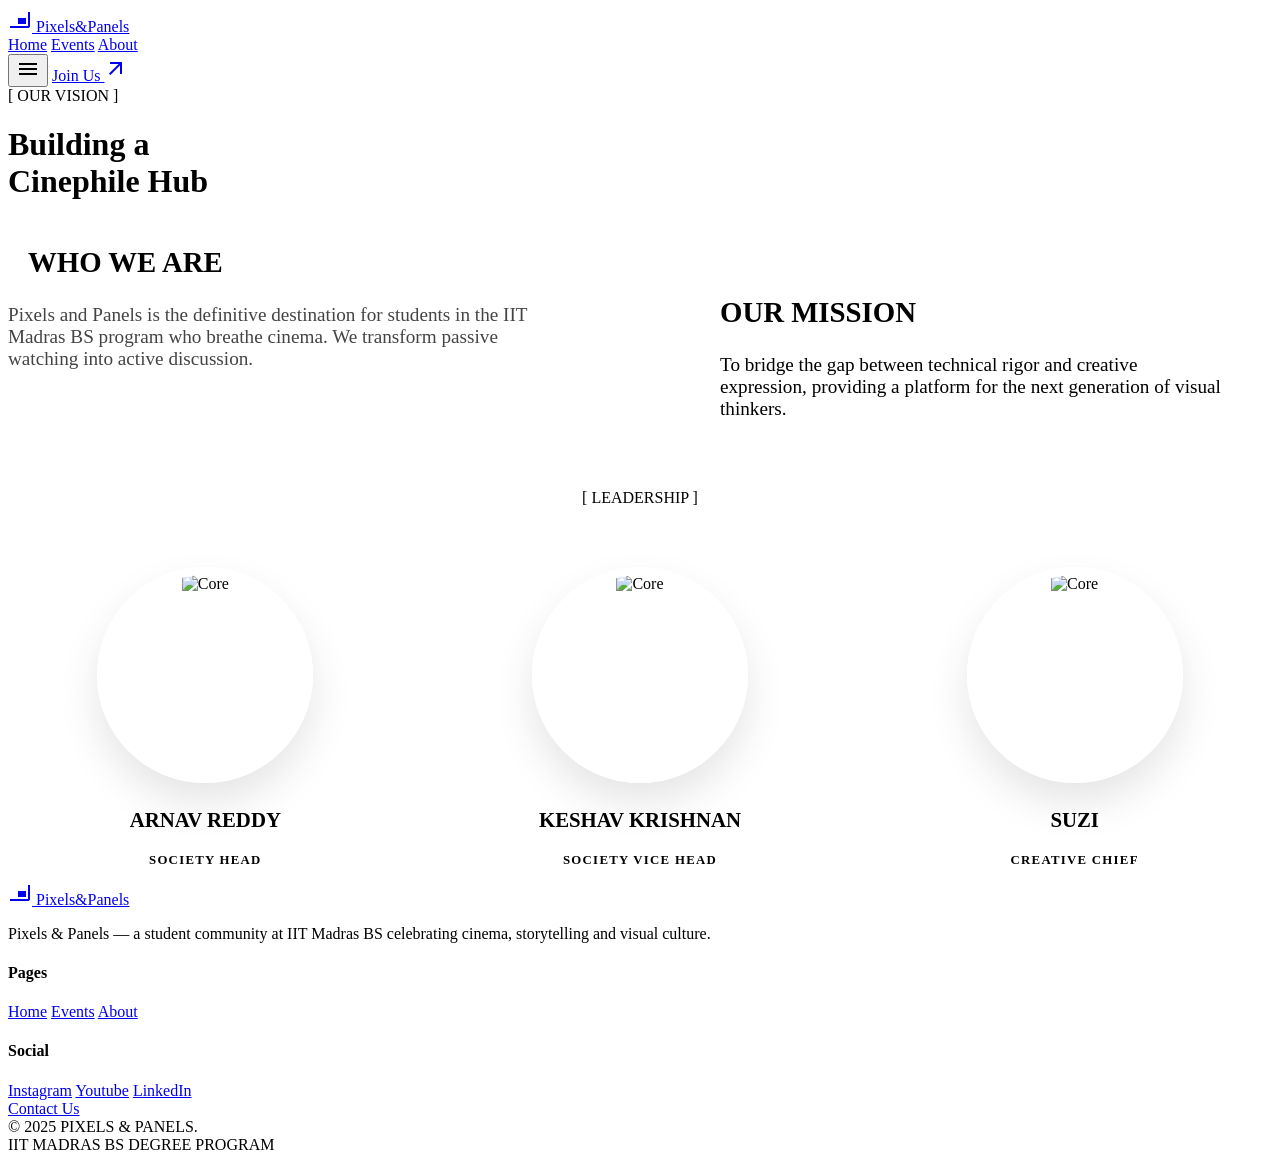
==== about.html @ 71d9c62b "Merge pull request #3 from CodeNaveen-in/main Social links updated" ====
<!DOCTYPE html>
<html lang="en">

<head>
  <meta charset="UTF-8">
  <meta name="viewport" content="width=device-width, initial-scale=1.0">
  <title>About | Pixels & Panels</title>
  <link rel="stylesheet" href="static/style.css">
  <link rel="preconnect" href="https://fonts.googleapis.com">
  <link rel="preconnect" href="https://fonts.gstatic.com" crossorigin>
  <link
    href="https://fonts.googleapis.com/css2?family=Inter:wght@400;600;700;800;900&family=Playfair+Display:ital,wght@0,700;1,400;1,700&display=swap"
    rel="stylesheet">
  <link rel="stylesheet" href="https://fonts.googleapis.com/css2?family=Material+Symbols+Outlined:opsz,wght,FILL,GRAD@20..48,400,0,0&display=swap">
</head>

<body class="light-theme">

  <nav id="navbar">
    <a href="index.html" class="nav-logo">
      <span class="material-symbols-outlined md-28">picture_in_picture_small</span>
      <span>Pixels&Panels</span>
    </a>
    <div class="nav-links">
      <a href="index.html">Home</a>
      <a href="events.html">Events</a>
      <a href="about.html">About</a>
    </div>
    <button class="nav-toggle" aria-label="Toggle menu"><span class="material-symbols-outlined md-28">menu</span></button>
    <a href="https://tr.ee/pxVWWx1ZK_" class="btn-cta">
      Join Us
      <span class="material-symbols-outlined md-18">arrow_outward</span>
    </a>
  </nav>

  <header class="page-header">
    <div class="container">
      <span class="section-label">[ OUR VISION ]</span>
      <h1 class="serif" style="font-weight: 900;">Building a <br><span class="italic">Cinephile Hub</span></h1>
    </div>
  </header>

  <section>
    <div class="container">
      <div style="display: grid; grid-template-columns: repeat(auto-fit, minmax(300px, 1fr)); gap: 60px;">
        <div style="padding-right: 40px;">
          <h2
            style="font-size: 1.8rem; font-weight: 900; margin-bottom: 25px; border-left: 5px solid var(--teal); padding-left: 20px;">
            WHO WE ARE</h2>
          <p style="font-size: 1.2rem; color: #444;">
            Pixels and Panels is the definitive destination for students in the IIT Madras BS program who breathe
            cinema. We transform passive watching into active discussion.
          </p>
        </div>
        <div style="background: var(--teal); padding: 50px; border-radius: 4px;">
          <h2 style="font-size: 1.8rem; font-weight: 900; margin-bottom: 25px; color: black;">OUR MISSION</h2>
          <p style="font-size: 1.2rem; color: black; font-weight: 500;">
            To bridge the gap between technical rigor and creative expression, providing a platform for the next
            generation of visual thinkers.
          </p>
        </div>
      </div>
    </div>
  </section>

  <section style="background: var(--gray-light);">
    <div class="container">
      <div style="text-align: center; margin-bottom: 60px;">
        <span class="section-label">[ LEADERSHIP ]</span>
      </div>
      <div style="display: grid; grid-template-columns: repeat(auto-fit, minmax(250px, 1fr)); gap: 40px;">
        <div style="text-align: center;">
          <div
            style="width: 200px; height: 200px; margin: 0 auto 25px; border-radius: 50%; overflow: hidden; border: 8px solid white; box-shadow: 0 20px 40px rgba(0,0,0,0.1);">
            <img src="static/images/about-1.jpg" alt="Core" style="width: 100%; height: 100%; object-fit: cover;">
          </div>
          <h3 style="font-size: 1.3rem; font-weight: 900;">ARNAV REDDY</h3>
          <p style="color: var(--teal); font-weight: 700; font-size: 0.8rem; letter-spacing: 0.1em;">SOCIETY HEAD</p>
        </div>
        <div style="text-align: center;">
          <div
            style="width: 200px; height: 200px; margin: 0 auto 25px; border-radius: 50%; overflow: hidden; border: 8px solid white; box-shadow: 0 20px 40px rgba(0,0,0,0.1);">
            <img src="static/images/about-2.jpg" alt="Core" style="width: 100%; height: 100%; object-fit: cover;">
          </div>
          <h3 style="font-size: 1.3rem; font-weight: 900;">KESHAV KRISHNAN</h3>
          <p style="color: var(--teal); font-weight: 700; font-size: 0.8rem; letter-spacing: 0.1em;">SOCIETY VICE HEAD</p>
        </div>
        <div style="text-align: center;">
          <div
            style="width: 200px; height: 200px; margin: 0 auto 25px; border-radius: 50%; overflow: hidden; border: 8px solid white; box-shadow: 0 20px 40px rgba(0,0,0,0.1);">
            <img src="static/images/about-3.jpg" alt="Core" style="width: 100%; height: 100%; object-fit: cover;">
          </div>
          <h3 style="font-size: 1.3rem; font-weight: 900;">SUZI</h3>
          <p style="color: var(--teal); font-weight: 700; font-size: 0.8rem; letter-spacing: 0.1em;">CREATIVE CHIEF</p>
        </div>
      </div>
    </div>
  </section>

  <footer class="site-footer">
    <div class="container footer-inner">
      <div class="footer-brand">
        <a href="index.html" class="nav-logo">
          <span class="material-symbols-outlined md-28">picture_in_picture_small</span>
          <span>Pixels&Panels</span>
        </a>
        <p>Pixels & Panels — a student community at IIT Madras BS celebrating cinema, storytelling and visual culture.
        </p>
      </div>

      <div class="footer-links">
        <h4>Pages</h4>
        <a href="index.html">Home</a>
        <a href="events.html">Events</a>
        <a href="about.html">About</a>
      </div>

      <div class="footer-links">
        <h4>Social</h4>
        <a href="https://www.instagram.com/pixelsnpanels.iitm/#">Instagram</a>
        <a href="https://www.youtube.com/@pnp.society">Youtube</a>
        <a href="https://www.linkedin.com/company/pnp-film-anime-art-popculture-society/">LinkedIn</a>
      </div>

      <div class="footer-cta">
        <a href="mailto:pixelsnpanels.society@study.iitm.ac.in" class="btn-cta">Contact Us</a>
      </div>
    </div>

    <div class="container footer-bottom">
      <div>&copy; 2025 PIXELS & PANELS.</div>
      <div>IIT MADRAS BS DEGREE PROGRAM</div>
    </div>
  </footer>

  <script>
    window.addEventListener('scroll', () => {
      const nav = document.getElementById('navbar');
      if (window.scrollY > 50) nav.classList.add('scrolled');
      else nav.classList.remove('scrolled');
    });

    (function(){
      const toggle = document.querySelector('.nav-toggle');
      const links = document.querySelector('.nav-links');
      if (!toggle || !links) return;
      toggle.addEventListener('click', () => links.classList.toggle('open'));
      links.querySelectorAll('a').forEach(a => a.addEventListener('click', () => links.classList.remove('open')));
    })();
  </script>

</body>

</html>
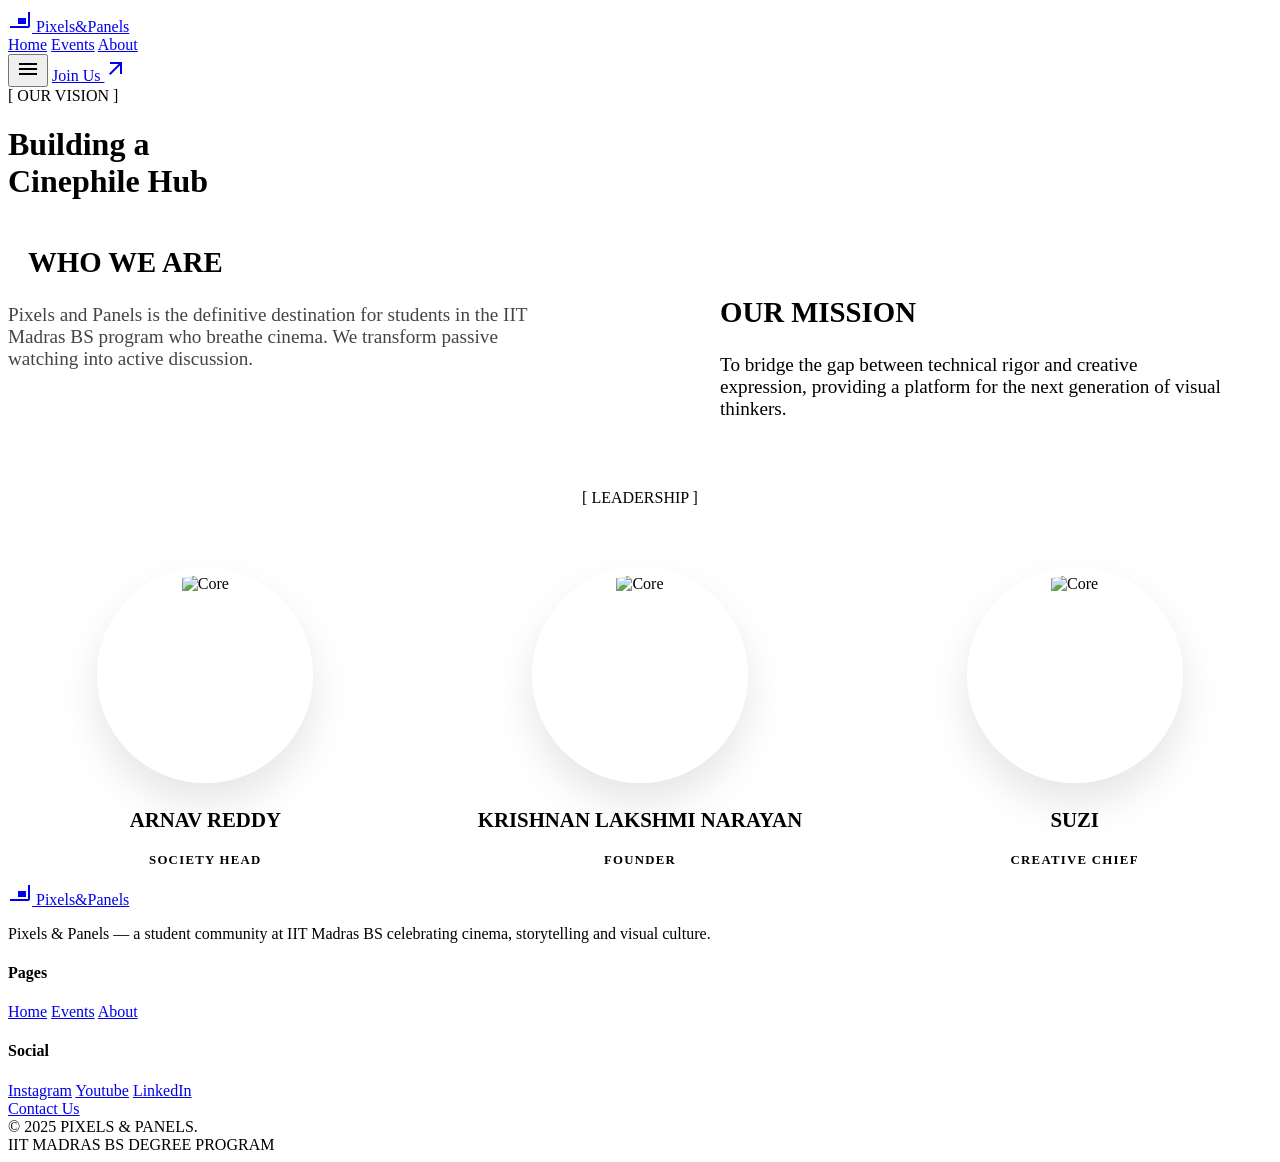
==== commit c3ab86e1: "Update about.html" ====
--- a/about.html
+++ b/about.html
@@ -82,8 +82,8 @@
             style="width: 200px; height: 200px; margin: 0 auto 25px; border-radius: 50%; overflow: hidden; border: 8px solid white; box-shadow: 0 20px 40px rgba(0,0,0,0.1);">
             <img src="static/images/about-2.jpg" alt="Core" style="width: 100%; height: 100%; object-fit: cover;">
           </div>
-          <h3 style="font-size: 1.3rem; font-weight: 900;">KESHAV KRISHNAN</h3>
-          <p style="color: var(--teal); font-weight: 700; font-size: 0.8rem; letter-spacing: 0.1em;">SOCIETY VICE HEAD</p>
+          <h3 style="font-size: 1.3rem; font-weight: 900;">KRISHNAN LAKSHMI NARAYAN</h3>
+          <p style="color: var(--teal); font-weight: 700; font-size: 0.8rem; letter-spacing: 0.1em;">FOUNDER</p>
         </div>
         <div style="text-align: center;">
           <div
@@ -151,4 +151,4 @@
 
 </body>
 
-</html>+</html>
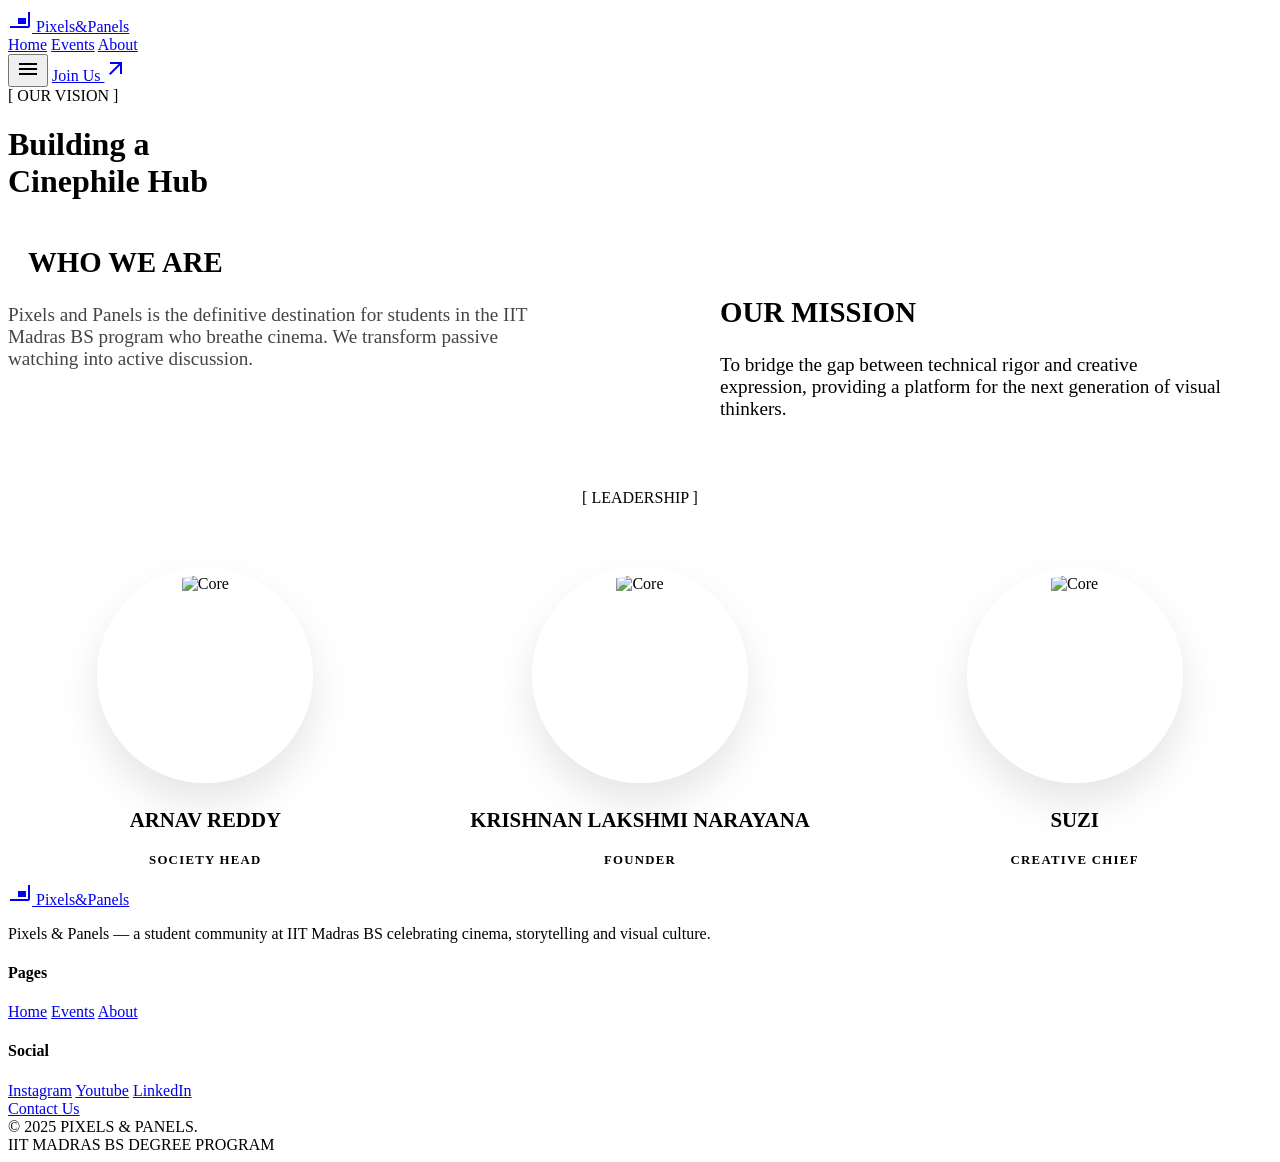
==== commit dbc4e329: "Update about.html" ====
--- a/about.html
+++ b/about.html
@@ -82,7 +82,7 @@
             style="width: 200px; height: 200px; margin: 0 auto 25px; border-radius: 50%; overflow: hidden; border: 8px solid white; box-shadow: 0 20px 40px rgba(0,0,0,0.1);">
             <img src="static/images/about-2.jpg" alt="Core" style="width: 100%; height: 100%; object-fit: cover;">
           </div>
-          <h3 style="font-size: 1.3rem; font-weight: 900;">KRISHNAN LAKSHMI NARAYAN</h3>
+          <h3 style="font-size: 1.3rem; font-weight: 900;">KRISHNAN LAKSHMI NARAYANA</h3>
           <p style="color: var(--teal); font-weight: 700; font-size: 0.8rem; letter-spacing: 0.1em;">FOUNDER</p>
         </div>
         <div style="text-align: center;">
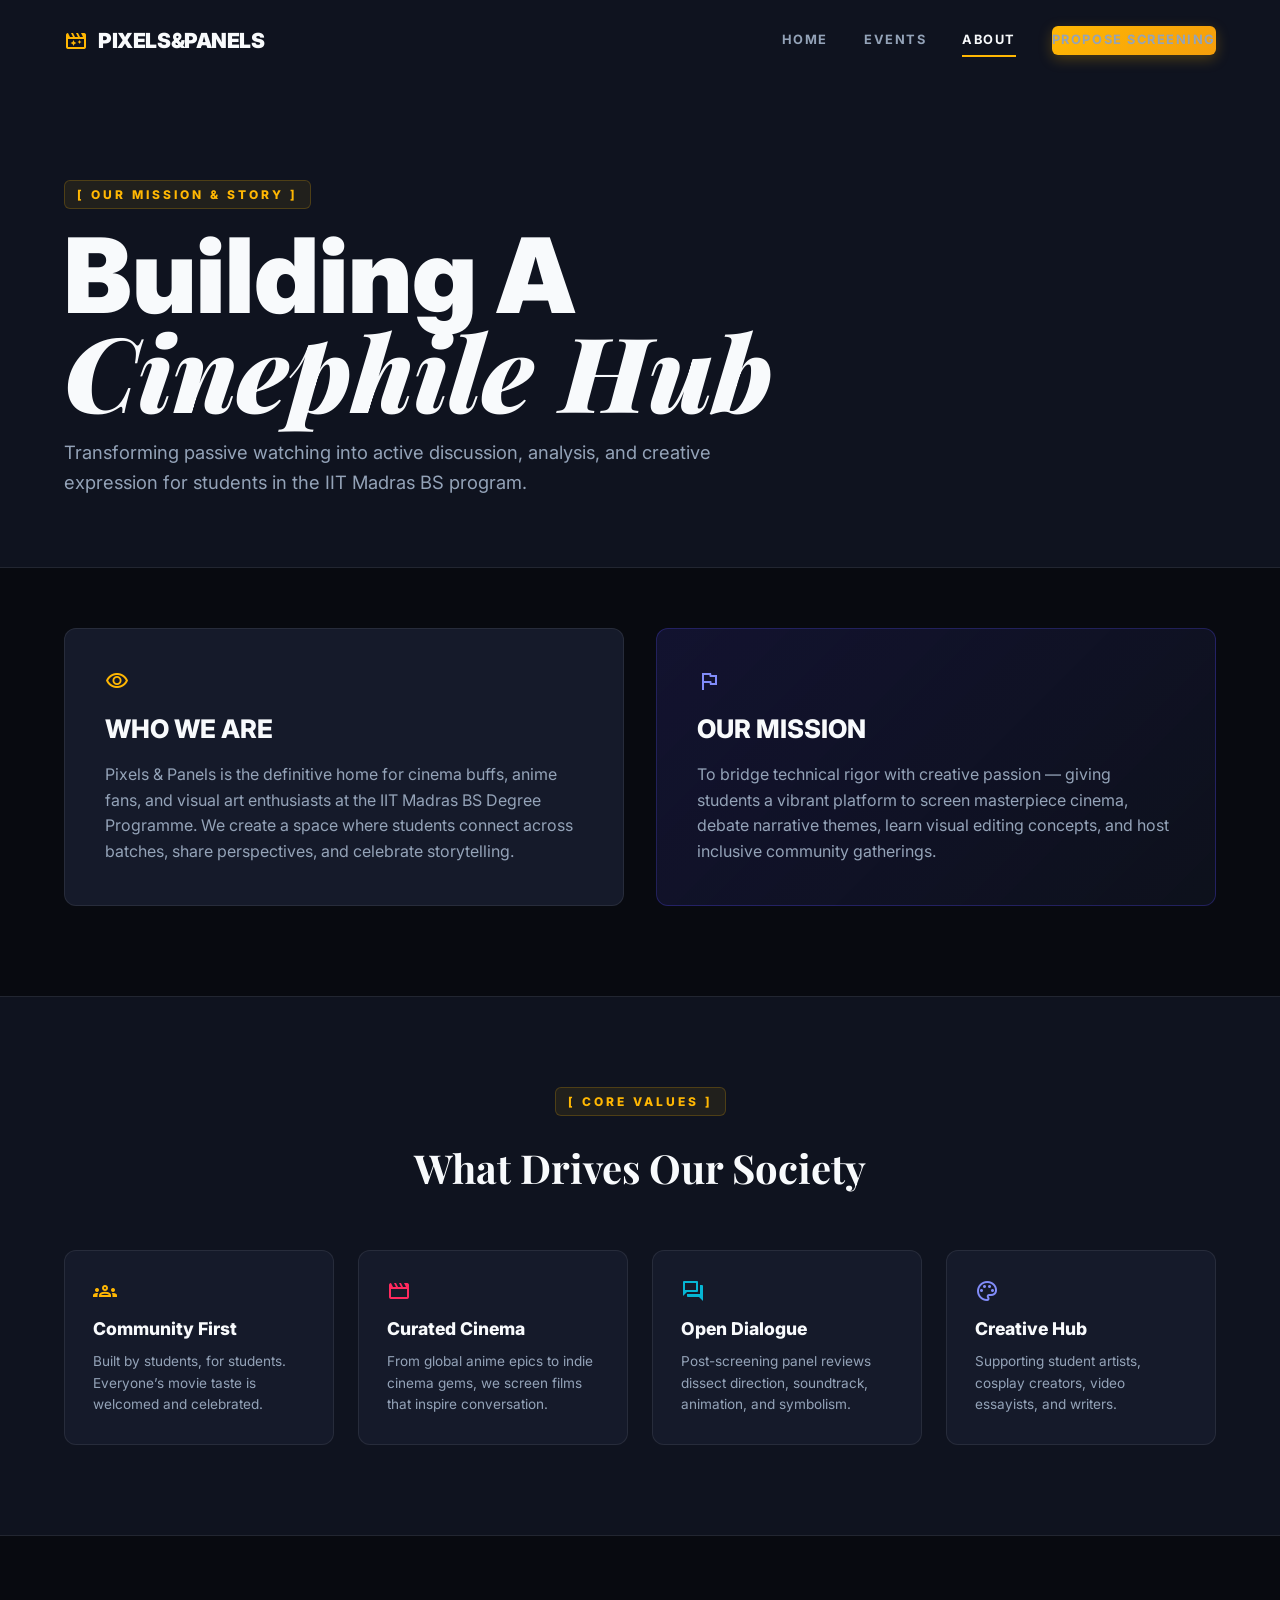
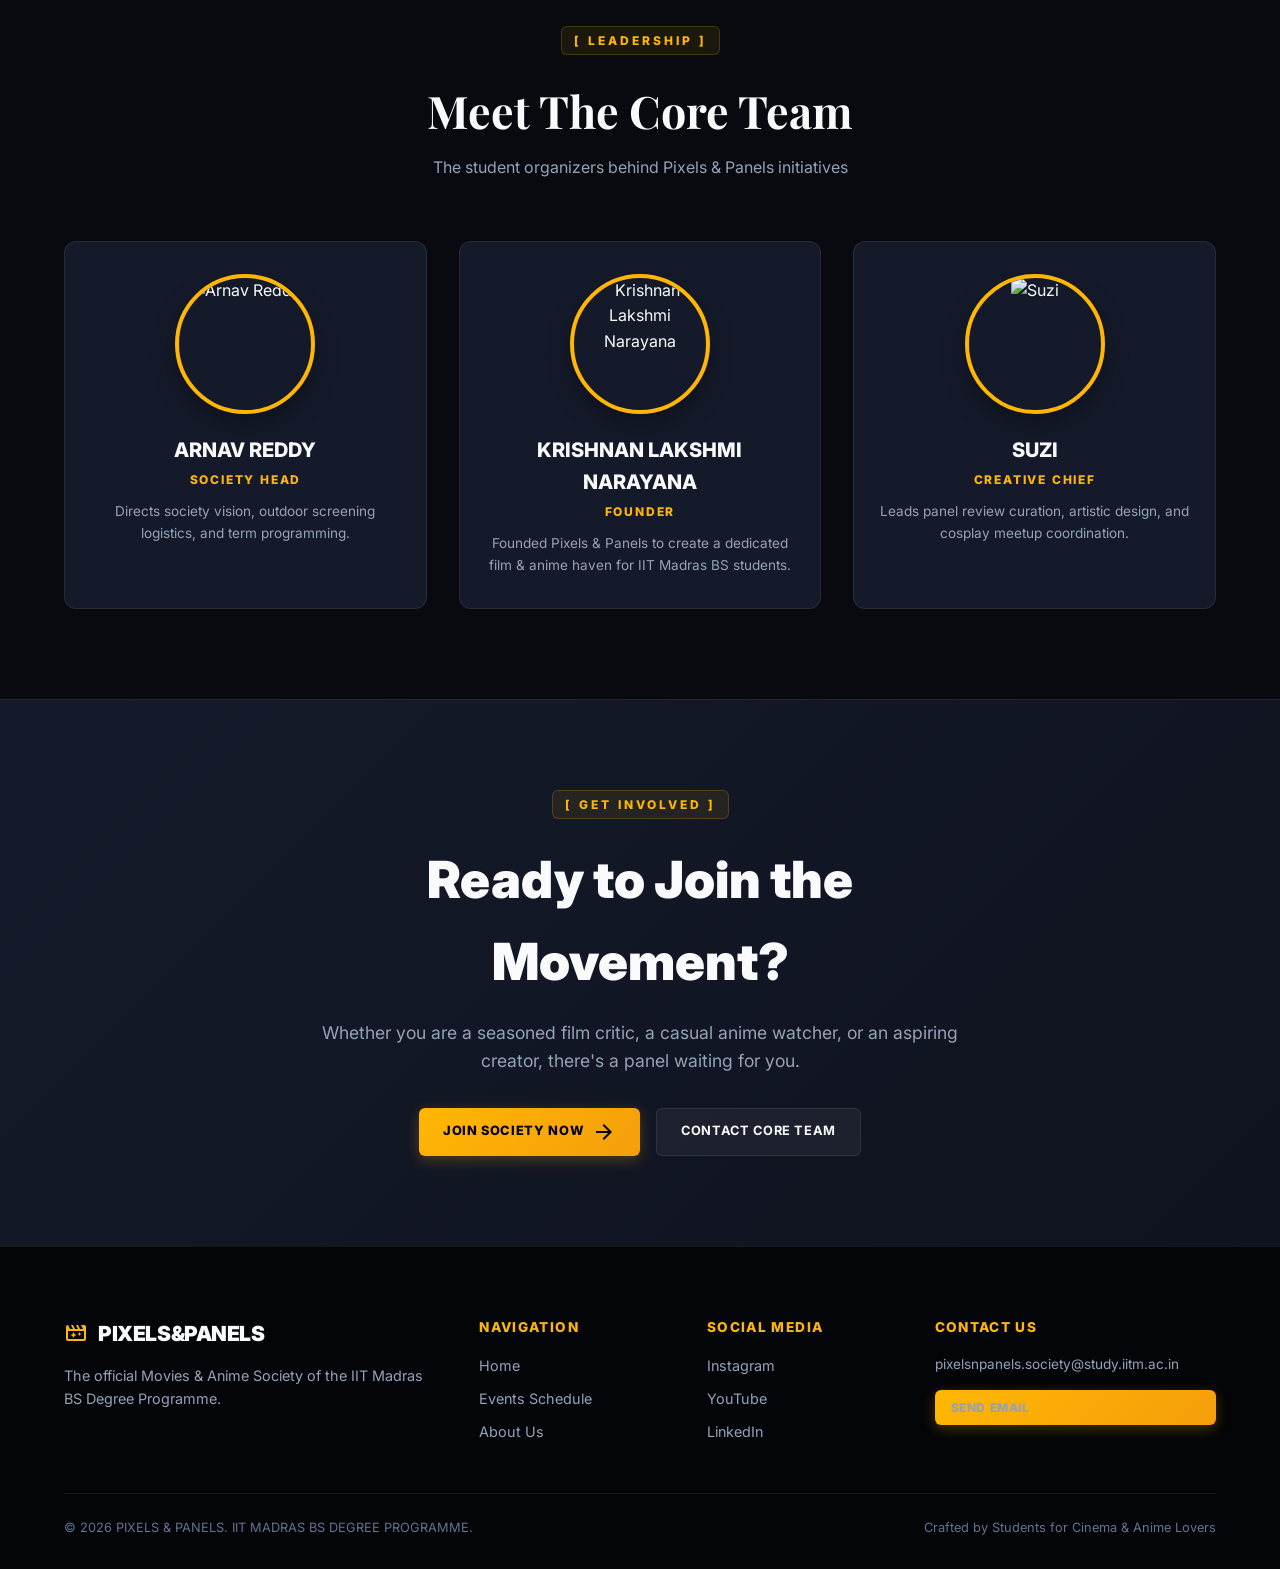
==== commit 58ac367a: "feat: UI/UX redesign with interactive features, lightbox, vibe picker, and unified theme" ====
--- a/about.html
+++ b/about.html
@@ -4,151 +4,249 @@
 <head>
   <meta charset="UTF-8">
   <meta name="viewport" content="width=device-width, initial-scale=1.0">
-  <title>About | Pixels & Panels</title>
+  <title>About Us | Pixels & Panels</title>
+  <meta name="description" content="Learn about Pixels & Panels — the Movies & Anime Society of the IIT Madras BS Degree Programme. Meet our leadership team and mission.">
+  
   <link rel="stylesheet" href="static/style.css">
   <link rel="preconnect" href="https://fonts.googleapis.com">
   <link rel="preconnect" href="https://fonts.gstatic.com" crossorigin>
-  <link
-    href="https://fonts.googleapis.com/css2?family=Inter:wght@400;600;700;800;900&family=Playfair+Display:ital,wght@0,700;1,400;1,700&display=swap"
-    rel="stylesheet">
+  <link href="https://fonts.googleapis.com/css2?family=Inter:wght@400;500;600;700;800;900&family=Playfair+Display:ital,wght@0,700;1,400;1,700&display=swap" rel="stylesheet">
   <link rel="stylesheet" href="https://fonts.googleapis.com/css2?family=Material+Symbols+Outlined:opsz,wght,FILL,GRAD@20..48,400,0,0&display=swap">
 </head>
 
-<body class="light-theme">
-
+<body>
+
+  <!-- Navigation Bar -->
   <nav id="navbar">
     <a href="index.html" class="nav-logo">
-      <span class="material-symbols-outlined md-28">picture_in_picture_small</span>
+      <span class="material-symbols-outlined md-28">movie_filter</span>
       <span>Pixels&Panels</span>
     </a>
+
     <div class="nav-links">
       <a href="index.html">Home</a>
       <a href="events.html">Events</a>
-      <a href="about.html">About</a>
-    </div>
-    <button class="nav-toggle" aria-label="Toggle menu"><span class="material-symbols-outlined md-28">menu</span></button>
-    <a href="https://tr.ee/pxVWWx1ZK_" class="btn-cta">
-      Join Us
-      <span class="material-symbols-outlined md-18">arrow_outward</span>
-    </a>
+      <a href="about.html" class="active">About</a>
+      <a href="#" class="btn-cta trigger-proposal-modal">Propose Screening</a>
+    </div>
+
+    <button class="nav-toggle" aria-label="Toggle navigation menu">
+      <span class="material-symbols-outlined md-28">menu</span>
+    </button>
   </nav>
 
+  <!-- Page Header -->
   <header class="page-header">
     <div class="container">
-      <span class="section-label">[ OUR VISION ]</span>
-      <h1 class="serif" style="font-weight: 900;">Building a <br><span class="italic">Cinephile Hub</span></h1>
+      <span class="section-label">[ OUR MISSION & STORY ]</span>
+      <h1>Building A <br><span class="serif italic">Cinephile Hub</span></h1>
+      <p style="color: var(--text-muted); font-size: 1.15rem; max-width: 680px; margin-top: 16px;">
+        Transforming passive watching into active discussion, analysis, and creative expression for students in the IIT Madras BS program.
+      </p>
     </div>
   </header>
 
+  <!-- Mission & Vision Cards -->
+  <section style="padding-top: 60px;">
+    <div class="container">
+      <div style="display: grid; grid-template-columns: repeat(auto-fit, minmax(320px, 1fr)); gap: 32px;">
+        
+        <div style="background: var(--bg-card); border: 1px solid var(--border-subtle); border-radius: var(--radius-md); padding: 40px;">
+          <span class="material-symbols-outlined md-36" style="color: var(--accent-gold); margin-bottom: 16px;">visibility</span>
+          <h2 style="font-size: 1.6rem; font-weight: 800; margin-bottom: 12px; color: var(--text-main);">WHO WE ARE</h2>
+          <p style="color: var(--text-muted); font-size: 1rem; line-height: 1.6;">
+            Pixels & Panels is the definitive home for cinema buffs, anime fans, and visual art enthusiasts at the IIT Madras BS Degree Programme. We create a space where students connect across batches, share perspectives, and celebrate storytelling.
+          </p>
+        </div>
+
+        <div style="background: linear-gradient(135deg, rgba(79, 70, 229, 0.15) 0%, rgba(15, 19, 31, 0.8) 100%); border: 1px solid rgba(79, 70, 229, 0.3); border-radius: var(--radius-md); padding: 40px;">
+          <span class="material-symbols-outlined md-36" style="color: #818cf8; margin-bottom: 16px;">flag</span>
+          <h2 style="font-size: 1.6rem; font-weight: 800; margin-bottom: 12px; color: var(--text-main);">OUR MISSION</h2>
+          <p style="color: var(--text-muted); font-size: 1rem; line-height: 1.6;">
+            To bridge technical rigor with creative passion — giving students a vibrant platform to screen masterpiece cinema, debate narrative themes, learn visual editing concepts, and host inclusive community gatherings.
+          </p>
+        </div>
+
+      </div>
+    </div>
+  </section>
+
+  <!-- Society Values -->
+  <section style="background: var(--bg-surface); border-top: 1px solid var(--border-subtle); border-bottom: 1px solid var(--border-subtle);">
+    <div class="container">
+      <div style="text-align: center; margin-bottom: 50px;">
+        <span class="section-label">[ CORE VALUES ]</span>
+        <h2 class="serif" style="font-size: 2.5rem;">What Drives Our Society</h2>
+      </div>
+
+      <div style="display: grid; grid-template-columns: repeat(auto-fit, minmax(240px, 1fr)); gap: 24px;">
+        
+        <div style="background: var(--bg-card); padding: 28px; border-radius: var(--radius-md); border: 1px solid var(--border-subtle);">
+          <span class="material-symbols-outlined md-28" style="color: var(--accent-gold); margin-bottom: 12px;">groups</span>
+          <h3 style="font-size: 1.1rem; font-weight: 800; margin-bottom: 8px;">Community First</h3>
+          <p style="color: var(--text-muted); font-size: 0.85rem;">Built by students, for students. Everyone’s movie taste is welcomed and celebrated.</p>
+        </div>
+
+        <div style="background: var(--bg-card); padding: 28px; border-radius: var(--radius-md); border: 1px solid var(--border-subtle);">
+          <span class="material-symbols-outlined md-28" style="color: var(--accent-crimson); margin-bottom: 12px;">movie</span>
+          <h3 style="font-size: 1.1rem; font-weight: 800; margin-bottom: 8px;">Curated Cinema</h3>
+          <p style="color: var(--text-muted); font-size: 0.85rem;">From global anime epics to indie cinema gems, we screen films that inspire conversation.</p>
+        </div>
+
+        <div style="background: var(--bg-card); padding: 28px; border-radius: var(--radius-md); border: 1px solid var(--border-subtle);">
+          <span class="material-symbols-outlined md-28" style="color: var(--accent-teal); margin-bottom: 12px;">forum</span>
+          <h3 style="font-size: 1.1rem; font-weight: 800; margin-bottom: 8px;">Open Dialogue</h3>
+          <p style="color: var(--text-muted); font-size: 0.85rem;">Post-screening panel reviews dissect direction, soundtrack, animation, and symbolism.</p>
+        </div>
+
+        <div style="background: var(--bg-card); padding: 28px; border-radius: var(--radius-md); border: 1px solid var(--border-subtle);">
+          <span class="material-symbols-outlined md-28" style="color: #818cf8; margin-bottom: 12px;">palette</span>
+          <h3 style="font-size: 1.1rem; font-weight: 800; margin-bottom: 8px;">Creative Hub</h3>
+          <p style="color: var(--text-muted); font-size: 0.85rem;">Supporting student artists, cosplay creators, video essayists, and writers.</p>
+        </div>
+
+      </div>
+    </div>
+  </section>
+
+  <!-- Leadership Spotlight Section -->
   <section>
-    <div class="container">
-      <div style="display: grid; grid-template-columns: repeat(auto-fit, minmax(300px, 1fr)); gap: 60px;">
-        <div style="padding-right: 40px;">
-          <h2
-            style="font-size: 1.8rem; font-weight: 900; margin-bottom: 25px; border-left: 5px solid var(--teal); padding-left: 20px;">
-            WHO WE ARE</h2>
-          <p style="font-size: 1.2rem; color: #444;">
-            Pixels and Panels is the definitive destination for students in the IIT Madras BS program who breathe
-            cinema. We transform passive watching into active discussion.
-          </p>
-        </div>
-        <div style="background: var(--teal); padding: 50px; border-radius: 4px;">
-          <h2 style="font-size: 1.8rem; font-weight: 900; margin-bottom: 25px; color: black;">OUR MISSION</h2>
-          <p style="font-size: 1.2rem; color: black; font-weight: 500;">
-            To bridge the gap between technical rigor and creative expression, providing a platform for the next
-            generation of visual thinkers.
-          </p>
-        </div>
-      </div>
-    </div>
-  </section>
-
-  <section style="background: var(--gray-light);">
     <div class="container">
       <div style="text-align: center; margin-bottom: 60px;">
         <span class="section-label">[ LEADERSHIP ]</span>
-      </div>
-      <div style="display: grid; grid-template-columns: repeat(auto-fit, minmax(250px, 1fr)); gap: 40px;">
-        <div style="text-align: center;">
-          <div
-            style="width: 200px; height: 200px; margin: 0 auto 25px; border-radius: 50%; overflow: hidden; border: 8px solid white; box-shadow: 0 20px 40px rgba(0,0,0,0.1);">
-            <img src="static/images/about-1.jpg" alt="Core" style="width: 100%; height: 100%; object-fit: cover;">
-          </div>
-          <h3 style="font-size: 1.3rem; font-weight: 900;">ARNAV REDDY</h3>
-          <p style="color: var(--teal); font-weight: 700; font-size: 0.8rem; letter-spacing: 0.1em;">SOCIETY HEAD</p>
-        </div>
-        <div style="text-align: center;">
-          <div
-            style="width: 200px; height: 200px; margin: 0 auto 25px; border-radius: 50%; overflow: hidden; border: 8px solid white; box-shadow: 0 20px 40px rgba(0,0,0,0.1);">
-            <img src="static/images/about-2.jpg" alt="Core" style="width: 100%; height: 100%; object-fit: cover;">
-          </div>
-          <h3 style="font-size: 1.3rem; font-weight: 900;">KRISHNAN LAKSHMI NARAYANA</h3>
-          <p style="color: var(--teal); font-weight: 700; font-size: 0.8rem; letter-spacing: 0.1em;">FOUNDER</p>
-        </div>
-        <div style="text-align: center;">
-          <div
-            style="width: 200px; height: 200px; margin: 0 auto 25px; border-radius: 50%; overflow: hidden; border: 8px solid white; box-shadow: 0 20px 40px rgba(0,0,0,0.1);">
-            <img src="static/images/about-3.jpg" alt="Core" style="width: 100%; height: 100%; object-fit: cover;">
-          </div>
-          <h3 style="font-size: 1.3rem; font-weight: 900;">SUZI</h3>
-          <p style="color: var(--teal); font-weight: 700; font-size: 0.8rem; letter-spacing: 0.1em;">CREATIVE CHIEF</p>
-        </div>
-      </div>
-    </div>
-  </section>
-
+        <h2 class="serif" style="font-size: 2.8rem;">Meet The Core Team</h2>
+        <p style="color: var(--text-muted); margin-top: 8px;">The student organizers behind Pixels & Panels initiatives</p>
+      </div>
+
+      <div class="team-grid">
+        <div class="team-card">
+          <div class="team-avatar">
+            <img src="static/images/gallery-2.jpg" alt="Arnav Reddy">
+          </div>
+          <h3>ARNAV REDDY</h3>
+          <div class="team-role">Society Head</div>
+          <p style="color: var(--text-muted); font-size: 0.85rem; margin-top: 12px;">Directs society vision, outdoor screening logistics, and term programming.</p>
+        </div>
+
+        <div class="team-card">
+          <div class="team-avatar">
+            <img src="static/images/gallery-3.jpg" alt="Krishnan Lakshmi Narayana">
+          </div>
+          <h3>KRISHNAN LAKSHMI NARAYANA</h3>
+          <div class="team-role">Founder</div>
+          <p style="color: var(--text-muted); font-size: 0.85rem; margin-top: 12px;">Founded Pixels & Panels to create a dedicated film & anime haven for IIT Madras BS students.</p>
+        </div>
+
+        <div class="team-card">
+          <div class="team-avatar">
+            <img src="static/images/gallery-5.jpg" alt="Suzi">
+          </div>
+          <h3>SUZI</h3>
+          <div class="team-role">Creative Chief</div>
+          <p style="color: var(--text-muted); font-size: 0.85rem; margin-top: 12px;">Leads panel review curation, artistic design, and cosplay meetup coordination.</p>
+        </div>
+      </div>
+    </div>
+  </section>
+
+  <!-- Call To Action Banner -->
+  <section style="background: linear-gradient(135deg, var(--bg-card) 0%, var(--bg-surface) 100%); border-top: 1px solid var(--border-subtle);">
+    <div class="container" style="text-align: center; max-width: 800px;">
+      <span class="section-label">[ GET INVOLVED ]</span>
+      <h2 style="font-size: clamp(2rem, 5vw, 3.2rem); font-weight: 900; margin-bottom: 16px;">Ready to Join the Movement?</h2>
+      <p style="color: var(--text-muted); font-size: 1.1rem; margin-bottom: 32px;">
+        Whether you are a seasoned film critic, a casual anime watcher, or an aspiring creator, there's a panel waiting for you.
+      </p>
+      
+      <div style="display: flex; gap: 16px; justify-content: center; flex-wrap: wrap;">
+        <a href="https://tr.ee/pxVWWx1ZK_" target="_blank" rel="noopener" class="btn-cta">
+          Join Society Now
+          <span class="material-symbols-outlined md-18">arrow_forward</span>
+        </a>
+        <a href="mailto:pixelsnpanels.society@study.iitm.ac.in" class="btn-secondary">
+          Contact Core Team
+        </a>
+      </div>
+    </div>
+  </section>
+
+  <!-- Footer -->
   <footer class="site-footer">
-    <div class="container footer-inner">
-      <div class="footer-brand">
-        <a href="index.html" class="nav-logo">
-          <span class="material-symbols-outlined md-28">picture_in_picture_small</span>
-          <span>Pixels&Panels</span>
-        </a>
-        <p>Pixels & Panels — a student community at IIT Madras BS celebrating cinema, storytelling and visual culture.
-        </p>
-      </div>
-
-      <div class="footer-links">
-        <h4>Pages</h4>
-        <a href="index.html">Home</a>
-        <a href="events.html">Events</a>
-        <a href="about.html">About</a>
-      </div>
-
-      <div class="footer-links">
-        <h4>Social</h4>
-        <a href="https://www.instagram.com/pixelsnpanels.iitm/#">Instagram</a>
-        <a href="https://www.youtube.com/@pnp.society">Youtube</a>
-        <a href="https://www.linkedin.com/company/pnp-film-anime-art-popculture-society/">LinkedIn</a>
-      </div>
-
-      <div class="footer-cta">
-        <a href="mailto:pixelsnpanels.society@study.iitm.ac.in" class="btn-cta">Contact Us</a>
-      </div>
-    </div>
-
-    <div class="container footer-bottom">
-      <div>&copy; 2025 PIXELS & PANELS.</div>
-      <div>IIT MADRAS BS DEGREE PROGRAM</div>
+    <div class="container">
+      <div class="footer-inner">
+        <div class="footer-brand">
+          <a href="index.html" class="nav-logo">
+            <span class="material-symbols-outlined md-28">movie_filter</span>
+            <span>Pixels&Panels</span>
+          </a>
+          <p>The official Movies & Anime Society of the IIT Madras BS Degree Programme.</p>
+        </div>
+
+        <div class="footer-links">
+          <h4>Navigation</h4>
+          <a href="index.html">Home</a>
+          <a href="events.html">Events Schedule</a>
+          <a href="about.html">About Us</a>
+        </div>
+
+        <div class="footer-links">
+          <h4>Social Media</h4>
+          <a href="https://www.instagram.com/pixelsnpanels.iitm/#" target="_blank" rel="noopener">Instagram</a>
+          <a href="https://www.youtube.com/@pnp.society" target="_blank" rel="noopener">YouTube</a>
+          <a href="https://www.linkedin.com/company/pnp-film-anime-art-popculture-society/" target="_blank" rel="noopener">LinkedIn</a>
+        </div>
+
+        <div class="footer-links">
+          <h4>Contact Us</h4>
+          <p style="font-size: 0.85rem; color: var(--text-muted);">pixelsnpanels.society@study.iitm.ac.in</p>
+          <div style="margin-top: 14px;">
+            <a href="mailto:pixelsnpanels.society@study.iitm.ac.in" class="btn-cta" style="padding: 8px 16px; font-size: 0.75rem;">Send Email</a>
+          </div>
+        </div>
+      </div>
+
+      <div class="footer-bottom">
+        <div>&copy; 2026 PIXELS & PANELS. IIT MADRAS BS DEGREE PROGRAMME.</div>
+        <div>Crafted by Students for Cinema & Anime Lovers</div>
+      </div>
     </div>
   </footer>
 
-  <script>
-    window.addEventListener('scroll', () => {
-      const nav = document.getElementById('navbar');
-      if (window.scrollY > 50) nav.classList.add('scrolled');
-      else nav.classList.remove('scrolled');
-    });
-
-    (function(){
-      const toggle = document.querySelector('.nav-toggle');
-      const links = document.querySelector('.nav-links');
-      if (!toggle || !links) return;
-      toggle.addEventListener('click', () => links.classList.toggle('open'));
-      links.querySelectorAll('a').forEach(a => a.addEventListener('click', () => links.classList.remove('open')));
-    })();
-  </script>
-
+  <!-- Screening Proposal Modal -->
+  <div id="proposal-modal" class="pnp-modal">
+    <div class="modal-backdrop"></div>
+    <div class="modal-card">
+      <button class="modal-close" aria-label="Close modal">&times;</button>
+      <h3>Propose a Screening 🎬</h3>
+      <p style="color: var(--text-muted); font-size: 0.9rem; margin-bottom: 24px;">Suggest a film, anime, or discussion topic for the next Pixels & Panels meetup.</p>
+
+      <form id="proposal-form">
+        <div class="form-group">
+          <label for="p-title">Movie / Anime Title</label>
+          <input type="text" id="p-title" name="title" placeholder="e.g. Akira, Spirited Away, Oppenheimer" required>
+        </div>
+
+        <div class="form-group">
+          <label for="p-type">Category</label>
+          <select id="p-type" name="category">
+            <option value="Anime Film">Anime Film</option>
+            <option value="Anime Series Screening">Anime Series Screening</option>
+            <option value="Live-Action Feature">Live-Action Feature</option>
+            <option value="Panel Review Topic">Panel Review Topic</option>
+          </select>
+        </div>
+
+        <div class="form-group">
+          <label for="p-reason">Why should we screen this?</label>
+          <textarea id="p-reason" name="reason" rows="3" placeholder="Tell us why the community will love watching or discussing this..." required></textarea>
+        </div>
+
+        <button type="submit" class="btn-cta" style="width: 100%; justify-center;">Submit Suggestion</button>
+      </form>
+    </div>
+  </div>
+
+  <script src="static/js/main.js"></script>
 </body>
 
 </html>
--- a/static/style.css
+++ b/static/style.css
@@ -0,0 +1,1273 @@
+/* ==========================================================================
+   Pixels & Panels - Official IIT Madras BS Movies & Anime Society
+   High-Contrast Cinematic Modern CSS Design System
+   ========================================================================== */
+
+:root {
+  /* Color Palette - Human-Curated Cinematic Dark Theme */
+  --bg-primary: #080a10;
+  --bg-surface: #0f131f;
+  --bg-card: #151a2a;
+  --bg-card-hover: #1c2338;
+  
+  --accent-gold: #ffb703;
+  --accent-crimson: #ff2a5f;
+  --accent-indigo: #4f46e5;
+  --accent-cyan: #00d2ff;
+  --accent-teal: #06b6d4;
+
+  --text-main: #f8fafc;
+  --text-muted: #94a3b8;
+  --text-dim: #64748b;
+
+  --border-subtle: rgba(255, 255, 255, 0.08);
+  --border-glow: rgba(255, 183, 3, 0.3);
+
+  --glass-bg: rgba(15, 19, 31, 0.75);
+  --glass-border: rgba(255, 255, 255, 0.12);
+
+  /* Micro-transitions */
+  --transition-fast: 0.2s cubic-bezier(0.16, 1, 0.3, 1);
+  --transition-normal: 0.35s cubic-bezier(0.16, 1, 0.3, 1);
+  --transition-smooth: 0.6s cubic-bezier(0.16, 1, 0.3, 1);
+
+  --container-pad: max(5%, 20px);
+  --radius-sm: 6px;
+  --radius-md: 12px;
+  --radius-lg: 20px;
+  --radius-full: 9999px;
+}
+
+/* Base Resets */
+*, *::before, *::after {
+  margin: 0;
+  padding: 0;
+  box-sizing: border-box;
+}
+
+html {
+  scroll-behavior: smooth;
+  color-scheme: dark;
+}
+
+body {
+  background-color: var(--bg-primary);
+  color: var(--text-main);
+  font-family: 'Inter', -apple-system, BlinkMacSystemFont, 'Segoe UI', Roboto, sans-serif;
+  line-height: 1.6;
+  overflow-x: hidden;
+  -webkit-font-smoothing: antialiased;
+}
+
+/* Typography Classes */
+.serif {
+  font-family: 'Playfair Display', Georgia, serif;
+}
+
+.italic {
+  font-style: italic;
+}
+
+a {
+  text-decoration: none;
+  color: inherit;
+  transition: color var(--transition-fast);
+}
+
+/* Layout Containers */
+.container {
+  width: 100%;
+  max-width: 1320px;
+  margin: 0 auto;
+  padding: 0 var(--container-pad);
+}
+
+section {
+  padding: 90px 0;
+  position: relative;
+}
+
+.section-label {
+  color: var(--accent-gold);
+  font-size: 0.75rem;
+  letter-spacing: 0.25em;
+  font-weight: 800;
+  margin-bottom: 1.25rem;
+  display: inline-block;
+  text-transform: uppercase;
+  background: rgba(255, 183, 3, 0.08);
+  padding: 4px 12px;
+  border-radius: var(--radius-sm);
+  border: 1px solid rgba(255, 183, 3, 0.2);
+}
+
+/* Material Symbols & Icon Helpers */
+.material-symbols-outlined {
+  font-variation-settings: 'FILL' 0, 'wght' 400, 'GRAD' 0, 'opsz' 24;
+  vertical-align: middle;
+  display: inline-block;
+}
+.md-18 { font-size: 18px; }
+.md-20 { font-size: 20px; }
+.md-24 { font-size: 24px; }
+.md-28 { font-size: 28px; }
+.md-36 { font-size: 36px; }
+
+/* Buttons */
+.btn-cta {
+  background: linear-gradient(135deg, var(--accent-gold) 0%, #f59e0b 100%);
+  color: #000000;
+  padding: 12px 24px;
+  font-size: 0.8rem;
+  font-weight: 800;
+  letter-spacing: 0.05em;
+  text-transform: uppercase;
+  border-radius: var(--radius-sm);
+  display: inline-flex;
+  align-items: center;
+  gap: 8px;
+  border: none;
+  cursor: pointer;
+  box-shadow: 0 4px 14px rgba(255, 183, 3, 0.25);
+  transition: all var(--transition-fast);
+}
+
+.btn-cta:hover {
+  transform: translateY(-2px);
+  box-shadow: 0 6px 20px rgba(255, 183, 3, 0.4);
+}
+
+.btn-secondary {
+  background: rgba(255, 255, 255, 0.05);
+  color: var(--text-main);
+  padding: 12px 24px;
+  font-size: 0.8rem;
+  font-weight: 700;
+  letter-spacing: 0.05em;
+  text-transform: uppercase;
+  border-radius: var(--radius-sm);
+  display: inline-flex;
+  align-items: center;
+  gap: 8px;
+  border: 1px solid var(--border-subtle);
+  cursor: pointer;
+  transition: all var(--transition-fast);
+}
+
+.btn-secondary:hover {
+  background: rgba(255, 255, 255, 0.1);
+  border-color: rgba(255, 255, 255, 0.25);
+  transform: translateY(-2px);
+}
+
+/* ==========================================================================
+   Navbar
+   ========================================================================== */
+nav {
+  position: fixed;
+  top: 0;
+  left: 0;
+  width: 100%;
+  padding: 24px var(--container-pad);
+  display: flex;
+  justify-content: space-between;
+  align-items: center;
+  z-index: 1000;
+  transition: all var(--transition-normal);
+}
+
+nav.scrolled {
+  background: var(--glass-bg);
+  backdrop-filter: blur(16px);
+  -webkit-backdrop-filter: blur(16px);
+  padding: 14px var(--container-pad);
+  border-bottom: 1px solid var(--glass-border);
+  box-shadow: 0 10px 30px rgba(0, 0, 0, 0.5);
+}
+
+.nav-logo {
+  display: flex;
+  align-items: center;
+  gap: 10px;
+  font-weight: 900;
+  letter-spacing: -0.02em;
+  text-transform: uppercase;
+  font-size: 1.3rem;
+  color: var(--text-main);
+}
+
+.nav-logo .material-symbols-outlined {
+  color: var(--accent-gold);
+}
+
+.nav-links {
+  display: flex;
+  gap: 36px;
+  align-items: center;
+}
+
+.nav-links a {
+  font-size: 0.8rem;
+  font-weight: 700;
+  letter-spacing: 0.12em;
+  text-transform: uppercase;
+  color: var(--text-muted);
+  position: relative;
+  padding: 4px 0;
+}
+
+.nav-links a::after {
+  content: '';
+  position: absolute;
+  bottom: -2px;
+  left: 0;
+  width: 0;
+  height: 2px;
+  background: var(--accent-gold);
+  transition: width var(--transition-fast);
+}
+
+.nav-links a:hover,
+.nav-links a.active {
+  color: var(--text-main);
+}
+
+.nav-links a:hover::after,
+.nav-links a.active::after {
+  width: 100%;
+}
+
+.nav-toggle {
+  display: none;
+  background: transparent;
+  border: none;
+  color: var(--text-main);
+  cursor: pointer;
+  padding: 4px;
+}
+
+/* Nav Drawer Overlay */
+.nav-overlay {
+  position: fixed;
+  inset: 0;
+  background: rgba(0, 0, 0, 0.7);
+  backdrop-filter: blur(4px);
+  z-index: 998;
+  opacity: 0;
+  pointer-events: none;
+  transition: opacity var(--transition-fast);
+}
+
+.nav-overlay.active {
+  opacity: 1;
+  pointer-events: auto;
+}
+
+/* ==========================================================================
+   Hero Section
+   ========================================================================== */
+.hero {
+  min-height: 92vh;
+  display: flex;
+  flex-direction: column;
+  justify-content: center;
+  align-items: center;
+  text-align: center;
+  position: relative;
+  overflow: hidden;
+  padding-top: 120px;
+  padding-bottom: 60px;
+}
+
+.hero-bg {
+  position: absolute;
+  inset: 0;
+  z-index: -1;
+}
+
+.hero-bg img {
+  width: 100%;
+  height: 100%;
+  object-fit: cover;
+  filter: brightness(0.28) contrast(1.15);
+  transform: scale(1.03);
+  transition: transform 10s ease-out;
+}
+
+.hero-overlay {
+  position: absolute;
+  inset: 0;
+  background: 
+    radial-gradient(circle at center, rgba(15, 19, 31, 0.4) 0%, var(--bg-primary) 90%),
+    linear-gradient(to bottom, rgba(8, 10, 16, 0.6) 0%, rgba(8, 10, 16, 0.95) 100%);
+}
+
+.hero-content {
+  z-index: 10;
+  max-width: 1000px;
+  padding: 0 var(--container-pad);
+}
+
+.hero-badge {
+  display: inline-flex;
+  align-items: center;
+  gap: 8px;
+  padding: 6px 16px;
+  border-radius: var(--radius-full);
+  background: rgba(255, 183, 3, 0.1);
+  border: 1px solid rgba(255, 183, 3, 0.25);
+  color: var(--accent-gold);
+  font-size: 0.75rem;
+  font-weight: 800;
+  letter-spacing: 0.2em;
+  text-transform: uppercase;
+  margin-bottom: 1.5rem;
+}
+
+.hero h1 {
+  font-size: clamp(3.2rem, 11vw, 9.5rem);
+  font-weight: 900;
+  line-height: 0.9;
+  margin-bottom: 1.5rem;
+  letter-spacing: -0.04em;
+  background: linear-gradient(180deg, #ffffff 0%, #cbd5e1 100%);
+  -webkit-background-clip: text;
+  -webkit-text-fill-color: transparent;
+}
+
+.hero-desc {
+  font-size: clamp(1.05rem, 2.5vw, 1.35rem);
+  color: var(--text-muted);
+  max-width: 680px;
+  margin: 0 auto 2.5rem;
+  font-weight: 400;
+}
+
+.hero-actions {
+  display: flex;
+  justify-content: center;
+  gap: 16px;
+  flex-wrap: wrap;
+}
+
+/* Society Stats Bar */
+.stats-bar {
+  margin-top: 60px;
+  display: grid;
+  grid-template-columns: repeat(4, 1fr);
+  gap: 20px;
+  padding: 24px 32px;
+  background: var(--glass-bg);
+  backdrop-filter: blur(12px);
+  border: 1px solid var(--glass-border);
+  border-radius: var(--radius-md);
+  max-width: 900px;
+  width: 100%;
+}
+
+.stat-item {
+  text-align: center;
+}
+
+.stat-num {
+  font-size: 1.8rem;
+  font-weight: 900;
+  color: var(--accent-gold);
+  line-height: 1.1;
+}
+
+.stat-label {
+  font-size: 0.75rem;
+  color: var(--text-muted);
+  text-transform: uppercase;
+  letter-spacing: 0.1em;
+  font-weight: 600;
+}
+
+/* ==========================================================================
+   Verticlas Section
+   ========================================================================== */
+.verticals {
+  background-color: var(--bg-surface);
+  border-top: 1px solid var(--border-subtle);
+  border-bottom: 1px solid var(--border-subtle);
+}
+
+.verticals-header {
+  margin-bottom: 50px;
+}
+
+.verticals-header h2 {
+  font-size: clamp(2.2rem, 5vw, 3.8rem);
+  line-height: 1.1;
+  font-weight: 900;
+}
+
+.verticals-grid {
+  display: grid;
+  grid-template-columns: repeat(4, 1fr);
+  gap: 24px;
+}
+
+.v-card {
+  background: var(--bg-card);
+  border-radius: var(--radius-md);
+  border: 1px solid var(--border-subtle);
+  overflow: hidden;
+  display: flex;
+  flex-direction: column;
+  transition: all var(--transition-normal);
+  position: relative;
+}
+
+.v-card:hover {
+  transform: translateY(-6px);
+  border-color: var(--glass-border);
+  box-shadow: 0 16px 36px rgba(0, 0, 0, 0.4);
+}
+
+.v-image {
+  aspect-ratio: 4/3;
+  overflow: hidden;
+  position: relative;
+  background-color: #0b0d14;
+}
+
+.v-image img {
+  width: 100%;
+  height: 100%;
+  object-fit: cover;
+  transition: transform var(--transition-smooth);
+}
+
+.v-card:hover .v-image img {
+  transform: scale(1.08);
+}
+
+.v-body {
+  padding: 20px;
+  display: flex;
+  flex-direction: column;
+  flex-grow: 1;
+}
+
+.v-title {
+  display: flex;
+  justify-content: space-between;
+  align-items: center;
+  margin-bottom: 8px;
+}
+
+.v-title h3 {
+  font-size: 1rem;
+  font-weight: 800;
+  letter-spacing: 0.05em;
+  color: var(--text-main);
+}
+
+.v-title .material-symbols-outlined {
+  color: var(--accent-gold);
+  transition: transform var(--transition-fast);
+}
+
+.v-card:hover .v-title .material-symbols-outlined {
+  transform: translate(3px, -3px);
+}
+
+.v-desc {
+  font-size: 0.85rem;
+  color: var(--text-muted);
+  line-height: 1.4;
+}
+
+/* ==========================================================================
+   Cinephile Vibe Picker Section
+   ========================================================================== */
+.vibe-section {
+  background: var(--bg-primary);
+  padding: 100px 0;
+}
+
+.vibe-container {
+  background: var(--bg-surface);
+  border: 1px solid var(--border-subtle);
+  border-radius: var(--radius-lg);
+  padding: 48px;
+  box-shadow: 0 20px 40px rgba(0, 0, 0, 0.3);
+}
+
+.vibe-nav {
+  display: flex;
+  gap: 12px;
+  flex-wrap: wrap;
+  margin-top: 24px;
+  margin-bottom: 36px;
+}
+
+.vibe-btn {
+  background: rgba(255, 255, 255, 0.04);
+  color: var(--text-muted);
+  border: 1px solid var(--border-subtle);
+  padding: 10px 20px;
+  border-radius: var(--radius-full);
+  font-size: 0.85rem;
+  font-weight: 700;
+  cursor: pointer;
+  transition: all var(--transition-fast);
+}
+
+.vibe-btn:hover {
+  background: rgba(255, 255, 255, 0.08);
+  color: var(--text-main);
+}
+
+.vibe-btn.active {
+  background: var(--accent-gold);
+  color: #000;
+  border-color: var(--accent-gold);
+  font-weight: 800;
+  box-shadow: 0 4px 14px rgba(255, 183, 3, 0.2);
+}
+
+.vibe-card {
+  background: var(--bg-card);
+  border-radius: var(--radius-md);
+  padding: 32px;
+  border: 1px solid var(--glass-border);
+  transition: opacity var(--transition-fast);
+}
+
+.vibe-header {
+  display: flex;
+  gap: 12px;
+  align-items: center;
+  margin-bottom: 16px;
+}
+
+.vibe-badge {
+  background: var(--accent-crimson);
+  color: #fff;
+  font-size: 0.7rem;
+  font-weight: 800;
+  padding: 4px 10px;
+  border-radius: var(--radius-sm);
+  text-transform: uppercase;
+}
+
+.vibe-tag {
+  color: var(--text-muted);
+  font-size: 0.8rem;
+  font-weight: 600;
+}
+
+.vibe-card h3 {
+  font-size: 1.8rem;
+  font-weight: 800;
+  margin-bottom: 12px;
+  color: var(--text-main);
+}
+
+.vibe-quote {
+  font-family: 'Playfair Display', serif;
+  font-style: italic;
+  color: var(--accent-gold);
+  font-size: 1.15rem;
+  margin-bottom: 16px;
+  padding-left: 16px;
+  border-left: 3px solid var(--accent-gold);
+}
+
+.vibe-desc {
+  color: var(--text-muted);
+  font-size: 1rem;
+  margin-bottom: 24px;
+}
+
+.vibe-footer {
+  display: flex;
+  justify-content: space-between;
+  align-items: center;
+  flex-wrap: wrap;
+  gap: 16px;
+  padding-top: 20px;
+  border-top: 1px solid var(--border-subtle);
+}
+
+.vibe-rec {
+  color: var(--accent-teal);
+  font-size: 0.85rem;
+  font-weight: 700;
+  display: inline-flex;
+  align-items: center;
+  gap: 6px;
+}
+
+/* ==========================================================================
+   Gallery & Lightbox
+   ========================================================================== */
+.gallery-section {
+  background: var(--bg-surface);
+  border-top: 1px solid var(--border-subtle);
+}
+
+.gallery-grid {
+  display: grid;
+  grid-template-columns: repeat(6, 1fr);
+  grid-auto-flow: dense;
+  gap: 16px;
+}
+
+.gallery-grid img {
+  width: 100%;
+  height: 100%;
+  display: block;
+  object-fit: cover;
+  border-radius: var(--radius-md);
+  border: 1px solid var(--border-subtle);
+  cursor: pointer;
+  transition: all var(--transition-normal);
+}
+
+.gallery-grid img:hover {
+  transform: scale(1.02);
+  border-color: var(--accent-gold);
+  box-shadow: 0 10px 25px rgba(0, 0, 0, 0.5);
+}
+
+.gallery-grid img.g-large { grid-column: span 3; aspect-ratio: 16/9; }
+.gallery-grid img.g-wide  { grid-column: span 4; aspect-ratio: 16/9; }
+.gallery-grid img.g-tall  { grid-column: span 2; aspect-ratio: 9/16; }
+.gallery-grid img.g-small { grid-column: span 2; aspect-ratio: 16/9; }
+
+/* Lightbox Modal */
+.lightbox-modal {
+  position: fixed;
+  inset: 0;
+  z-index: 2000;
+  display: flex;
+  align-items: center;
+  justify-content: center;
+  padding: 20px;
+  opacity: 0;
+  pointer-events: none;
+  transition: opacity var(--transition-fast);
+}
+
+.lightbox-modal.active {
+  opacity: 1;
+  pointer-events: auto;
+}
+
+.lightbox-backdrop {
+  position: absolute;
+  inset: 0;
+  background: rgba(0, 0, 0, 0.9);
+  backdrop-filter: blur(12px);
+}
+
+.lightbox-content {
+  position: relative;
+  z-index: 2001;
+  max-width: 1100px;
+  max-height: 90vh;
+  display: flex;
+  flex-direction: column;
+  align-items: center;
+}
+
+.lightbox-img {
+  max-width: 100%;
+  max-height: 80vh;
+  object-fit: contain;
+  border-radius: var(--radius-md);
+  box-shadow: 0 20px 50px rgba(0, 0, 0, 0.8);
+  border: 1px solid var(--glass-border);
+}
+
+.lightbox-caption {
+  margin-top: 16px;
+  color: var(--text-main);
+  font-size: 0.95rem;
+  font-weight: 600;
+  text-align: center;
+}
+
+.lightbox-close {
+  position: absolute;
+  top: -45px;
+  right: 0;
+  background: rgba(255, 255, 255, 0.1);
+  border: none;
+  color: #fff;
+  font-size: 2rem;
+  width: 40px;
+  height: 40px;
+  border-radius: 50%;
+  cursor: pointer;
+  display: flex;
+  align-items: center;
+  justify-content: center;
+  transition: background var(--transition-fast);
+}
+
+.lightbox-close:hover {
+  background: var(--accent-crimson);
+}
+
+/* ==========================================================================
+   Events & Calendar Sections
+   ========================================================================== */
+.split-section {
+  display: flex;
+  min-height: 85vh;
+}
+
+.split-left {
+  flex: 1;
+  background: linear-gradient(135deg, var(--accent-gold) 0%, #d97706 100%);
+  color: #000;
+  padding: 80px var(--container-pad);
+  display: flex;
+  flex-direction: column;
+  justify-content: center;
+}
+
+.split-left .section-label {
+  background: rgba(0, 0, 0, 0.1);
+  color: #000;
+  border-color: rgba(0, 0, 0, 0.2);
+}
+
+.split-left h2 {
+  font-size: clamp(2.8rem, 7vw, 5.5rem);
+  line-height: 0.95;
+  font-weight: 900;
+  color: #000;
+}
+
+.split-left p {
+  color: #1a1a1a;
+  font-size: 1.15rem;
+  margin-top: 1.5rem;
+  font-weight: 500;
+  max-width: 440px;
+}
+
+.split-right {
+  flex: 1.2;
+  background-color: var(--bg-primary);
+  padding: 80px var(--container-pad);
+  display: flex;
+  flex-direction: column;
+  justify-content: center;
+}
+
+.event-list {
+  display: flex;
+  flex-direction: column;
+  gap: 28px;
+}
+
+.event-card-item {
+  display: flex;
+  gap: 28px;
+  padding: 24px;
+  background: var(--bg-card);
+  border: 1px solid var(--border-subtle);
+  border-radius: var(--radius-md);
+  transition: all var(--transition-fast);
+}
+
+.event-card-item:hover {
+  border-color: var(--glass-border);
+  transform: translateX(6px);
+}
+
+.e-date {
+  min-width: 90px;
+  text-align: center;
+  padding: 12px;
+  background: rgba(255, 255, 255, 0.04);
+  border-radius: var(--radius-sm);
+  display: flex;
+  flex-direction: column;
+  justify-content: center;
+}
+
+.e-date h2 {
+  font-size: 1.6rem;
+  font-weight: 900;
+  line-height: 1;
+  color: var(--accent-gold);
+}
+
+.e-date span {
+  font-size: 0.7rem;
+  color: var(--text-muted);
+  font-weight: 700;
+  text-transform: uppercase;
+  margin-top: 4px;
+}
+
+.e-info h4 {
+  font-size: 1.25rem;
+  font-weight: 800;
+  margin-bottom: 6px;
+  color: var(--text-main);
+}
+
+.e-info p {
+  color: var(--text-muted);
+  font-size: 0.9rem;
+  margin-bottom: 12px;
+}
+
+.e-meta {
+  display: flex;
+  align-items: center;
+  gap: 12px;
+  flex-wrap: wrap;
+}
+
+.e-tag {
+  background: rgba(79, 70, 229, 0.2);
+  color: #818cf8;
+  border: 1px solid rgba(79, 70, 229, 0.4);
+  padding: 4px 10px;
+  font-size: 0.7rem;
+  font-weight: 800;
+  letter-spacing: 0.08em;
+  border-radius: var(--radius-sm);
+}
+
+.btn-rsvp {
+  background: transparent;
+  color: var(--accent-gold);
+  border: none;
+  font-size: 0.8rem;
+  font-weight: 800;
+  cursor: pointer;
+  display: inline-flex;
+  align-items: center;
+  gap: 4px;
+  padding: 0;
+}
+
+.btn-rsvp:hover {
+  text-decoration: underline;
+}
+
+/* Event Filter Controls */
+.event-filter-bar {
+  display: flex;
+  justify-content: space-between;
+  align-items: center;
+  flex-wrap: wrap;
+  gap: 20px;
+  margin-bottom: 40px;
+}
+
+.event-pills {
+  display: flex;
+  gap: 10px;
+  flex-wrap: wrap;
+}
+
+.event-filter-pill {
+  background: var(--bg-card);
+  color: var(--text-muted);
+  border: 1px solid var(--border-subtle);
+  padding: 8px 18px;
+  border-radius: var(--radius-full);
+  font-size: 0.8rem;
+  font-weight: 700;
+  cursor: pointer;
+  transition: all var(--transition-fast);
+}
+
+.event-filter-pill.active,
+.event-filter-pill:hover {
+  background: var(--accent-gold);
+  color: #000;
+  border-color: var(--accent-gold);
+  font-weight: 800;
+}
+
+.event-search-wrapper {
+  position: relative;
+  min-width: 260px;
+}
+
+.event-search-wrapper input {
+  width: 100%;
+  background: var(--bg-card);
+  border: 1px solid var(--border-subtle);
+  border-radius: var(--radius-full);
+  padding: 10px 16px 10px 42px;
+  color: var(--text-main);
+  font-size: 0.85rem;
+  outline: none;
+  transition: border var(--transition-fast);
+}
+
+.event-search-wrapper input:focus {
+  border-color: var(--accent-gold);
+}
+
+.event-search-wrapper .material-symbols-outlined {
+  position: absolute;
+  left: 14px;
+  top: 50%;
+  transform: translateY(-50%);
+  color: var(--text-muted);
+}
+
+/* ==========================================================================
+   FAQ Section
+   ========================================================================== */
+.faq {
+  background: var(--bg-surface);
+  border-top: 1px solid var(--border-subtle);
+}
+
+.faq details {
+  background: var(--bg-card);
+  border: 1px solid var(--border-subtle);
+  border-radius: var(--radius-md);
+  padding: 20px 24px;
+  margin-bottom: 14px;
+  transition: border var(--transition-fast);
+}
+
+.faq details[open] {
+  border-color: var(--glass-border);
+  background: var(--bg-card-hover);
+}
+
+.faq summary {
+  font-weight: 800;
+  cursor: pointer;
+  list-style: none;
+  display: flex;
+  align-items: center;
+  justify-content: space-between;
+  gap: 16px;
+  font-size: 1.05rem;
+}
+
+.faq summary::-webkit-details-marker { display: none; }
+
+.faq p {
+  margin-top: 14px;
+  color: var(--text-muted);
+  font-size: 0.95rem;
+  line-height: 1.6;
+}
+
+.faq .arrow-icon {
+  transition: transform var(--transition-fast);
+  color: var(--accent-gold);
+}
+
+.faq details[open] .arrow-icon {
+  transform: rotate(180deg);
+}
+
+/* ==========================================================================
+   About Page & Team Cards
+   ========================================================================== */
+.page-header {
+  padding: 180px 0 70px;
+  background: var(--bg-surface);
+  border-bottom: 1px solid var(--border-subtle);
+  position: relative;
+}
+
+.page-header h1 {
+  font-size: clamp(3rem, 9vw, 6.5rem);
+  font-weight: 900;
+  line-height: 0.9;
+}
+
+.team-grid {
+  display: grid;
+  grid-template-columns: repeat(auto-fit, minmax(260px, 1fr));
+  gap: 32px;
+}
+
+.team-card {
+  background: var(--bg-card);
+  border: 1px solid var(--border-subtle);
+  border-radius: var(--radius-md);
+  padding: 32px 24px;
+  text-align: center;
+  transition: all var(--transition-fast);
+}
+
+.team-card:hover {
+  transform: translateY(-6px);
+  border-color: var(--glass-border);
+  box-shadow: 0 16px 36px rgba(0, 0, 0, 0.4);
+}
+
+.team-avatar {
+  width: 140px;
+  height: 140px;
+  margin: 0 auto 20px;
+  border-radius: 50%;
+  overflow: hidden;
+  border: 4px solid var(--accent-gold);
+  box-shadow: 0 10px 25px rgba(0,0,0,0.3);
+}
+
+.team-avatar img {
+  width: 100%;
+  height: 100%;
+  object-fit: cover;
+}
+
+.team-card h3 {
+  font-size: 1.25rem;
+  font-weight: 800;
+  margin-bottom: 4px;
+}
+
+.team-role {
+  color: var(--accent-gold);
+  font-size: 0.75rem;
+  font-weight: 800;
+  letter-spacing: 0.15em;
+  text-transform: uppercase;
+}
+
+/* ==========================================================================
+   Modals & Toast Notifications
+   ========================================================================== */
+.pnp-modal {
+  position: fixed;
+  inset: 0;
+  z-index: 2000;
+  display: flex;
+  align-items: center;
+  justify-content: center;
+  padding: 20px;
+  opacity: 0;
+  pointer-events: none;
+  transition: opacity var(--transition-fast);
+}
+
+.pnp-modal.active {
+  opacity: 1;
+  pointer-events: auto;
+}
+
+.modal-backdrop {
+  position: absolute;
+  inset: 0;
+  background: rgba(0, 0, 0, 0.8);
+  backdrop-filter: blur(8px);
+}
+
+.modal-card {
+  position: relative;
+  z-index: 2001;
+  background: var(--bg-surface);
+  border: 1px solid var(--glass-border);
+  border-radius: var(--radius-lg);
+  padding: 40px;
+  max-width: 540px;
+  width: 100%;
+  box-shadow: 0 25px 60px rgba(0, 0, 0, 0.7);
+}
+
+.modal-close {
+  position: absolute;
+  top: 20px;
+  right: 20px;
+  background: transparent;
+  border: none;
+  color: var(--text-muted);
+  font-size: 1.5rem;
+  cursor: pointer;
+}
+
+.modal-close:hover { color: var(--text-main); }
+
+.modal-card h3 {
+  font-size: 1.6rem;
+  font-weight: 800;
+  margin-bottom: 8px;
+}
+
+.form-group {
+  margin-bottom: 20px;
+}
+
+.form-group label {
+  display: block;
+  font-size: 0.8rem;
+  font-weight: 700;
+  color: var(--text-muted);
+  text-transform: uppercase;
+  margin-bottom: 8px;
+}
+
+.form-group input,
+.form-group select,
+.form-group textarea {
+  width: 100%;
+  background: var(--bg-card);
+  border: 1px solid var(--border-subtle);
+  border-radius: var(--radius-sm);
+  padding: 12px 16px;
+  color: var(--text-main);
+  font-family: inherit;
+  font-size: 0.95rem;
+  outline: none;
+}
+
+.form-group input:focus,
+.form-group select:focus,
+.form-group textarea:focus {
+  border-color: var(--accent-gold);
+}
+
+/* Toast Notifications */
+.toast-container {
+  position: fixed;
+  bottom: 30px;
+  right: 30px;
+  z-index: 3000;
+  display: flex;
+  flex-direction: column;
+  gap: 10px;
+}
+
+.pnp-toast {
+  background: var(--bg-card);
+  border: 1px solid var(--accent-gold);
+  color: var(--text-main);
+  padding: 14px 22px;
+  border-radius: var(--radius-md);
+  font-size: 0.9rem;
+  font-weight: 600;
+  display: flex;
+  align-items: center;
+  gap: 12px;
+  box-shadow: 0 10px 30px rgba(0, 0, 0, 0.5);
+  transform: translateY(20px);
+  opacity: 0;
+  transition: all var(--transition-fast);
+}
+
+.pnp-toast.show {
+  transform: translateY(0);
+  opacity: 1;
+}
+
+.pnp-toast .material-symbols-outlined {
+  color: var(--accent-gold);
+}
+
+/* ==========================================================================
+   Footer
+   ========================================================================== */
+.site-footer {
+  padding: 70px 0 30px;
+  background: #040508;
+  color: var(--text-main);
+  border-top: 1px solid var(--border-subtle);
+}
+
+.footer-inner {
+  display: grid;
+  grid-template-columns: 2fr 1fr 1fr 1.5fr;
+  gap: 40px;
+  margin-bottom: 40px;
+}
+
+.footer-brand p {
+  color: var(--text-muted);
+  font-size: 0.9rem;
+  margin-top: 14px;
+}
+
+.footer-links h4 {
+  color: var(--accent-gold);
+  font-size: 0.85rem;
+  text-transform: uppercase;
+  letter-spacing: 0.1em;
+  margin-bottom: 16px;
+  font-weight: 800;
+}
+
+.footer-links a {
+  display: block;
+  color: var(--text-muted);
+  margin-bottom: 10px;
+  font-size: 0.9rem;
+}
+
+.footer-links a:hover {
+  color: var(--accent-gold);
+}
+
+.footer-bottom {
+  display: flex;
+  justify-content: space-between;
+  align-items: center;
+  font-size: 0.8rem;
+  color: var(--text-dim);
+  padding-top: 24px;
+  border-top: 1px solid var(--border-subtle);
+}
+
+/* ==========================================================================
+   Responsive Breakpoints
+   ========================================================================== */
+@media (max-width: 1024px) {
+  .verticals-grid { grid-template-columns: repeat(2, 1fr); }
+  .footer-inner { grid-template-columns: 1fr 1fr; }
+  .stats-bar { grid-template-columns: repeat(2, 1fr); gap: 24px; }
+}
+
+@media (max-width: 768px) {
+  .nav-links {
+    position: fixed;
+    top: 0;
+    right: -100%;
+    width: 280px;
+    height: 100vh;
+    background: var(--bg-surface);
+    flex-direction: column;
+    padding: 100px 30px 40px;
+    gap: 24px;
+    align-items: flex-start;
+    transition: right var(--transition-normal);
+    z-index: 999;
+    border-left: 1px solid var(--glass-border);
+  }
+
+  .nav-links.open {
+    right: 0;
+  }
+
+  .nav-toggle { display: block; }
+  
+  .hero-actions { flex-direction: column; width: 100%; }
+  .hero-actions .btn-cta, .hero-actions .btn-secondary { width: 100%; justify-content: center; }
+
+  .split-section { flex-direction: column; }
+  .split-left, .split-right { padding: 60px var(--container-pad); }
+
+  .verticals-grid { grid-template-columns: 1fr; }
+  .gallery-grid { grid-template-columns: repeat(2, 1fr); }
+  
+  .footer-inner { grid-template-columns: 1fr; gap: 30px; }
+  .footer-bottom { flex-direction: column; gap: 12px; text-align: center; }
+  
+  .event-card-item { flex-direction: column; gap: 16px; }
+  .e-date { width: 100%; flex-direction: row; gap: 12px; align-items: center; justify-content: flex-start; }
+
+  .vibe-container { padding: 24px; }
+}
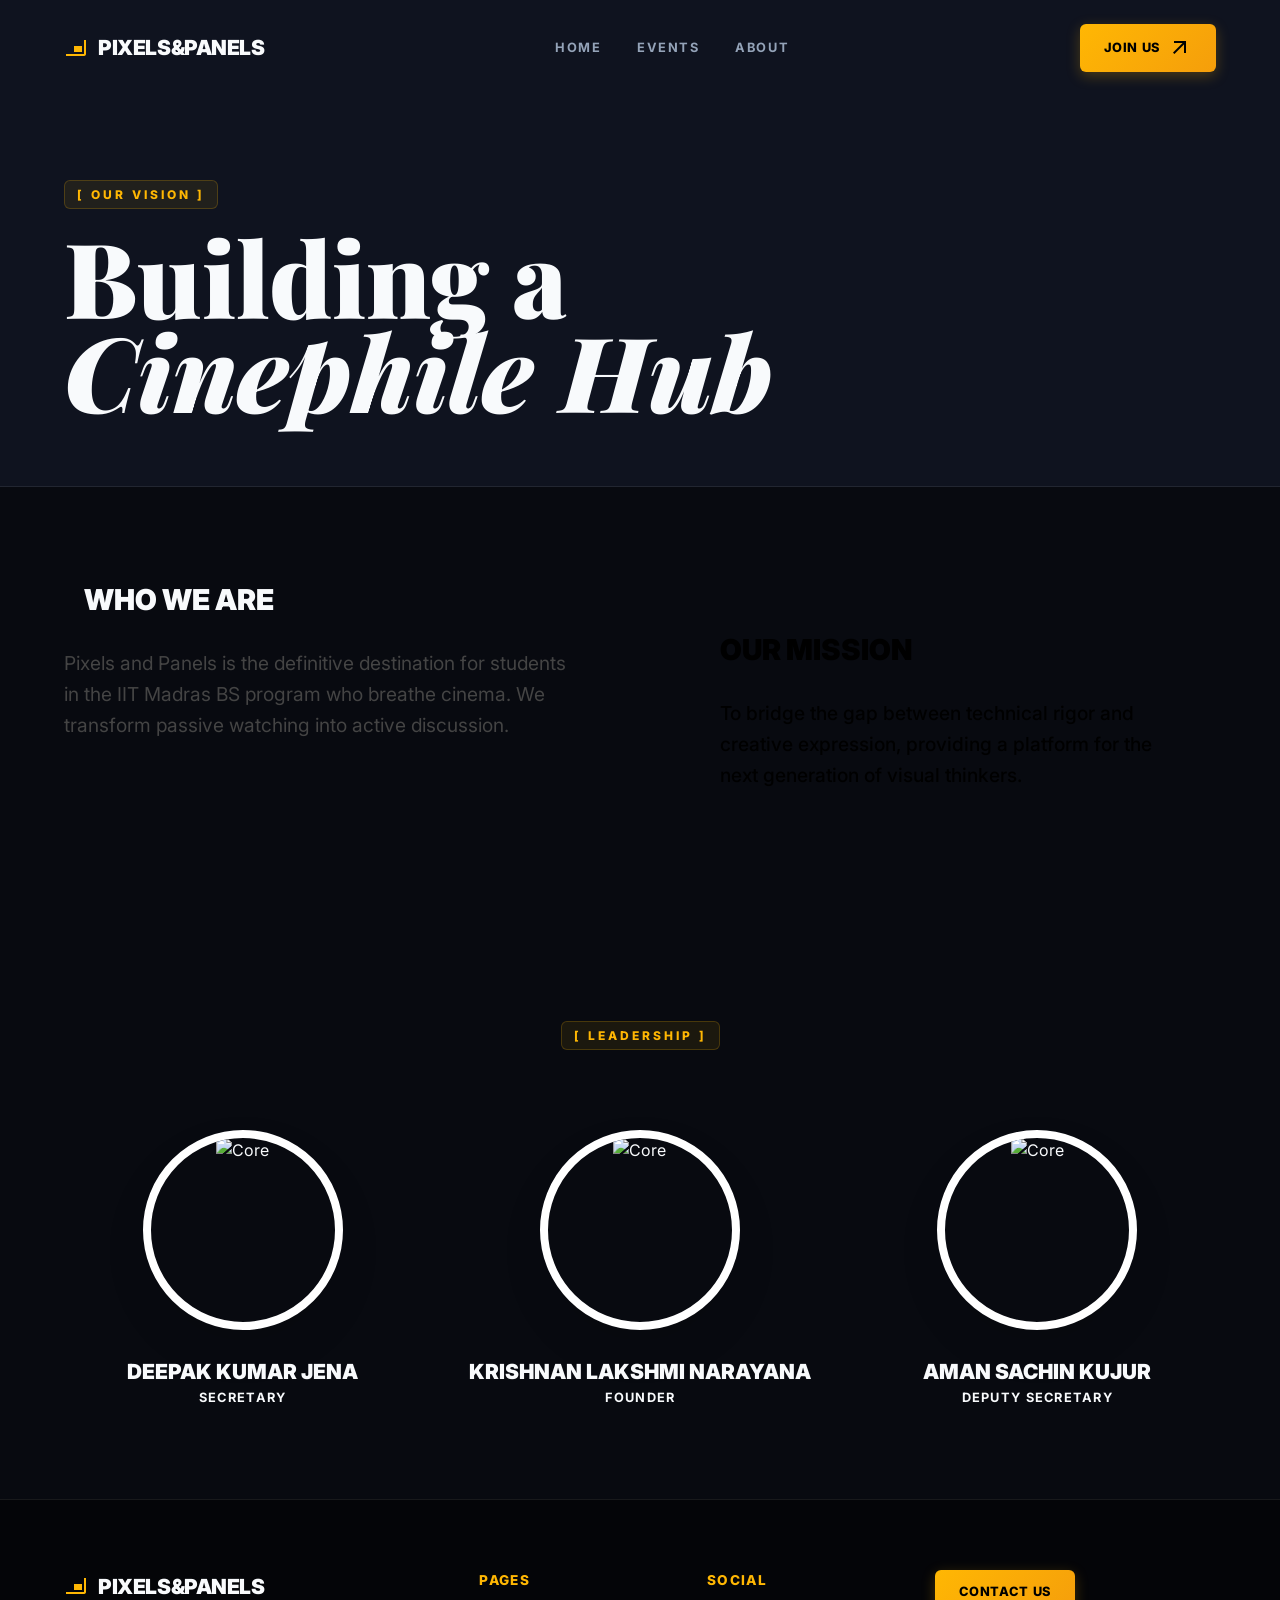
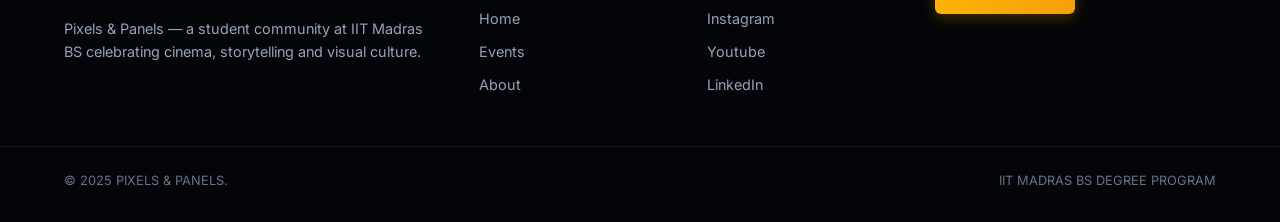
==== commit 392fb6dd: "Update about.html" ====
--- a/about.html
+++ b/about.html
@@ -4,249 +4,151 @@
 <head>
   <meta charset="UTF-8">
   <meta name="viewport" content="width=device-width, initial-scale=1.0">
-  <title>About Us | Pixels & Panels</title>
-  <meta name="description" content="Learn about Pixels & Panels — the Movies & Anime Society of the IIT Madras BS Degree Programme. Meet our leadership team and mission.">
-  
+  <title>About | Pixels & Panels</title>
   <link rel="stylesheet" href="static/style.css">
   <link rel="preconnect" href="https://fonts.googleapis.com">
   <link rel="preconnect" href="https://fonts.gstatic.com" crossorigin>
-  <link href="https://fonts.googleapis.com/css2?family=Inter:wght@400;500;600;700;800;900&family=Playfair+Display:ital,wght@0,700;1,400;1,700&display=swap" rel="stylesheet">
+  <link
+    href="https://fonts.googleapis.com/css2?family=Inter:wght@400;600;700;800;900&family=Playfair+Display:ital,wght@0,700;1,400;1,700&display=swap"
+    rel="stylesheet">
   <link rel="stylesheet" href="https://fonts.googleapis.com/css2?family=Material+Symbols+Outlined:opsz,wght,FILL,GRAD@20..48,400,0,0&display=swap">
 </head>
 
-<body>
+<body class="light-theme">
 
-  <!-- Navigation Bar -->
   <nav id="navbar">
     <a href="index.html" class="nav-logo">
-      <span class="material-symbols-outlined md-28">movie_filter</span>
+      <span class="material-symbols-outlined md-28">picture_in_picture_small</span>
       <span>Pixels&Panels</span>
     </a>
-
     <div class="nav-links">
       <a href="index.html">Home</a>
       <a href="events.html">Events</a>
-      <a href="about.html" class="active">About</a>
-      <a href="#" class="btn-cta trigger-proposal-modal">Propose Screening</a>
+      <a href="about.html">About</a>
     </div>
-
-    <button class="nav-toggle" aria-label="Toggle navigation menu">
-      <span class="material-symbols-outlined md-28">menu</span>
-    </button>
+    <button class="nav-toggle" aria-label="Toggle menu"><span class="material-symbols-outlined md-28">menu</span></button>
+    <a href="https://tr.ee/pxVWWx1ZK_" class="btn-cta">
+      Join Us
+      <span class="material-symbols-outlined md-18">arrow_outward</span>
+    </a>
   </nav>
 
-  <!-- Page Header -->
   <header class="page-header">
     <div class="container">
-      <span class="section-label">[ OUR MISSION & STORY ]</span>
-      <h1>Building A <br><span class="serif italic">Cinephile Hub</span></h1>
-      <p style="color: var(--text-muted); font-size: 1.15rem; max-width: 680px; margin-top: 16px;">
-        Transforming passive watching into active discussion, analysis, and creative expression for students in the IIT Madras BS program.
-      </p>
+      <span class="section-label">[ OUR VISION ]</span>
+      <h1 class="serif" style="font-weight: 900;">Building a <br><span class="italic">Cinephile Hub</span></h1>
     </div>
   </header>
 
-  <!-- Mission & Vision Cards -->
-  <section style="padding-top: 60px;">
+  <section>
     <div class="container">
-      <div style="display: grid; grid-template-columns: repeat(auto-fit, minmax(320px, 1fr)); gap: 32px;">
-        
-        <div style="background: var(--bg-card); border: 1px solid var(--border-subtle); border-radius: var(--radius-md); padding: 40px;">
-          <span class="material-symbols-outlined md-36" style="color: var(--accent-gold); margin-bottom: 16px;">visibility</span>
-          <h2 style="font-size: 1.6rem; font-weight: 800; margin-bottom: 12px; color: var(--text-main);">WHO WE ARE</h2>
-          <p style="color: var(--text-muted); font-size: 1rem; line-height: 1.6;">
-            Pixels & Panels is the definitive home for cinema buffs, anime fans, and visual art enthusiasts at the IIT Madras BS Degree Programme. We create a space where students connect across batches, share perspectives, and celebrate storytelling.
+      <div style="display: grid; grid-template-columns: repeat(auto-fit, minmax(300px, 1fr)); gap: 60px;">
+        <div style="padding-right: 40px;">
+          <h2
+            style="font-size: 1.8rem; font-weight: 900; margin-bottom: 25px; border-left: 5px solid var(--teal); padding-left: 20px;">
+            WHO WE ARE</h2>
+          <p style="font-size: 1.2rem; color: #444;">
+            Pixels and Panels is the definitive destination for students in the IIT Madras BS program who breathe
+            cinema. We transform passive watching into active discussion.
           </p>
         </div>
-
-        <div style="background: linear-gradient(135deg, rgba(79, 70, 229, 0.15) 0%, rgba(15, 19, 31, 0.8) 100%); border: 1px solid rgba(79, 70, 229, 0.3); border-radius: var(--radius-md); padding: 40px;">
-          <span class="material-symbols-outlined md-36" style="color: #818cf8; margin-bottom: 16px;">flag</span>
-          <h2 style="font-size: 1.6rem; font-weight: 800; margin-bottom: 12px; color: var(--text-main);">OUR MISSION</h2>
-          <p style="color: var(--text-muted); font-size: 1rem; line-height: 1.6;">
-            To bridge technical rigor with creative passion — giving students a vibrant platform to screen masterpiece cinema, debate narrative themes, learn visual editing concepts, and host inclusive community gatherings.
+        <div style="background: var(--teal); padding: 50px; border-radius: 4px;">
+          <h2 style="font-size: 1.8rem; font-weight: 900; margin-bottom: 25px; color: black;">OUR MISSION</h2>
+          <p style="font-size: 1.2rem; color: black; font-weight: 500;">
+            To bridge the gap between technical rigor and creative expression, providing a platform for the next
+            generation of visual thinkers.
           </p>
-        </div>
-
-      </div>
-    </div>
-  </section>
-
-  <!-- Society Values -->
-  <section style="background: var(--bg-surface); border-top: 1px solid var(--border-subtle); border-bottom: 1px solid var(--border-subtle);">
-    <div class="container">
-      <div style="text-align: center; margin-bottom: 50px;">
-        <span class="section-label">[ CORE VALUES ]</span>
-        <h2 class="serif" style="font-size: 2.5rem;">What Drives Our Society</h2>
-      </div>
-
-      <div style="display: grid; grid-template-columns: repeat(auto-fit, minmax(240px, 1fr)); gap: 24px;">
-        
-        <div style="background: var(--bg-card); padding: 28px; border-radius: var(--radius-md); border: 1px solid var(--border-subtle);">
-          <span class="material-symbols-outlined md-28" style="color: var(--accent-gold); margin-bottom: 12px;">groups</span>
-          <h3 style="font-size: 1.1rem; font-weight: 800; margin-bottom: 8px;">Community First</h3>
-          <p style="color: var(--text-muted); font-size: 0.85rem;">Built by students, for students. Everyone’s movie taste is welcomed and celebrated.</p>
-        </div>
-
-        <div style="background: var(--bg-card); padding: 28px; border-radius: var(--radius-md); border: 1px solid var(--border-subtle);">
-          <span class="material-symbols-outlined md-28" style="color: var(--accent-crimson); margin-bottom: 12px;">movie</span>
-          <h3 style="font-size: 1.1rem; font-weight: 800; margin-bottom: 8px;">Curated Cinema</h3>
-          <p style="color: var(--text-muted); font-size: 0.85rem;">From global anime epics to indie cinema gems, we screen films that inspire conversation.</p>
-        </div>
-
-        <div style="background: var(--bg-card); padding: 28px; border-radius: var(--radius-md); border: 1px solid var(--border-subtle);">
-          <span class="material-symbols-outlined md-28" style="color: var(--accent-teal); margin-bottom: 12px;">forum</span>
-          <h3 style="font-size: 1.1rem; font-weight: 800; margin-bottom: 8px;">Open Dialogue</h3>
-          <p style="color: var(--text-muted); font-size: 0.85rem;">Post-screening panel reviews dissect direction, soundtrack, animation, and symbolism.</p>
-        </div>
-
-        <div style="background: var(--bg-card); padding: 28px; border-radius: var(--radius-md); border: 1px solid var(--border-subtle);">
-          <span class="material-symbols-outlined md-28" style="color: #818cf8; margin-bottom: 12px;">palette</span>
-          <h3 style="font-size: 1.1rem; font-weight: 800; margin-bottom: 8px;">Creative Hub</h3>
-          <p style="color: var(--text-muted); font-size: 0.85rem;">Supporting student artists, cosplay creators, video essayists, and writers.</p>
-        </div>
-
-      </div>
-    </div>
-  </section>
-
-  <!-- Leadership Spotlight Section -->
-  <section>
-    <div class="container">
-      <div style="text-align: center; margin-bottom: 60px;">
-        <span class="section-label">[ LEADERSHIP ]</span>
-        <h2 class="serif" style="font-size: 2.8rem;">Meet The Core Team</h2>
-        <p style="color: var(--text-muted); margin-top: 8px;">The student organizers behind Pixels & Panels initiatives</p>
-      </div>
-
-      <div class="team-grid">
-        <div class="team-card">
-          <div class="team-avatar">
-            <img src="static/images/gallery-2.jpg" alt="Arnav Reddy">
-          </div>
-          <h3>ARNAV REDDY</h3>
-          <div class="team-role">Society Head</div>
-          <p style="color: var(--text-muted); font-size: 0.85rem; margin-top: 12px;">Directs society vision, outdoor screening logistics, and term programming.</p>
-        </div>
-
-        <div class="team-card">
-          <div class="team-avatar">
-            <img src="static/images/gallery-3.jpg" alt="Krishnan Lakshmi Narayana">
-          </div>
-          <h3>KRISHNAN LAKSHMI NARAYANA</h3>
-          <div class="team-role">Founder</div>
-          <p style="color: var(--text-muted); font-size: 0.85rem; margin-top: 12px;">Founded Pixels & Panels to create a dedicated film & anime haven for IIT Madras BS students.</p>
-        </div>
-
-        <div class="team-card">
-          <div class="team-avatar">
-            <img src="static/images/gallery-5.jpg" alt="Suzi">
-          </div>
-          <h3>SUZI</h3>
-          <div class="team-role">Creative Chief</div>
-          <p style="color: var(--text-muted); font-size: 0.85rem; margin-top: 12px;">Leads panel review curation, artistic design, and cosplay meetup coordination.</p>
         </div>
       </div>
     </div>
   </section>
 
-  <!-- Call To Action Banner -->
-  <section style="background: linear-gradient(135deg, var(--bg-card) 0%, var(--bg-surface) 100%); border-top: 1px solid var(--border-subtle);">
-    <div class="container" style="text-align: center; max-width: 800px;">
-      <span class="section-label">[ GET INVOLVED ]</span>
-      <h2 style="font-size: clamp(2rem, 5vw, 3.2rem); font-weight: 900; margin-bottom: 16px;">Ready to Join the Movement?</h2>
-      <p style="color: var(--text-muted); font-size: 1.1rem; margin-bottom: 32px;">
-        Whether you are a seasoned film critic, a casual anime watcher, or an aspiring creator, there's a panel waiting for you.
-      </p>
-      
-      <div style="display: flex; gap: 16px; justify-content: center; flex-wrap: wrap;">
-        <a href="https://tr.ee/pxVWWx1ZK_" target="_blank" rel="noopener" class="btn-cta">
-          Join Society Now
-          <span class="material-symbols-outlined md-18">arrow_forward</span>
-        </a>
-        <a href="mailto:pixelsnpanels.society@study.iitm.ac.in" class="btn-secondary">
-          Contact Core Team
-        </a>
+  <section style="background: var(--gray-light);">
+    <div class="container">
+      <div style="text-align: center; margin-bottom: 60px;">
+        <span class="section-label">[ LEADERSHIP ]</span>
+      </div>
+      <div style="display: grid; grid-template-columns: repeat(auto-fit, minmax(250px, 1fr)); gap: 40px;">
+        <div style="text-align: center;">
+          <div
+            style="width: 200px; height: 200px; margin: 0 auto 25px; border-radius: 50%; overflow: hidden; border: 8px solid white; box-shadow: 0 20px 40px rgba(0,0,0,0.1);">
+            <img src="static/images/about-1.jpg" alt="Core" style="width: 100%; height: 100%; object-fit: cover;">
+          </div>
+          <h3 style="font-size: 1.3rem; font-weight: 900;">DEEPAK KUMAR JENA</h3>
+          <p style="color: var(--teal); font-weight: 700; font-size: 0.8rem; letter-spacing: 0.1em;">SECRETARY</p>
+        </div>
+        <div style="text-align: center;">
+          <div
+            style="width: 200px; height: 200px; margin: 0 auto 25px; border-radius: 50%; overflow: hidden; border: 8px solid white; box-shadow: 0 20px 40px rgba(0,0,0,0.1);">
+            <img src="static/images/about-2.jpg" alt="Core" style="width: 100%; height: 100%; object-fit: cover;">
+          </div>
+          <h3 style="font-size: 1.3rem; font-weight: 900;">KRISHNAN LAKSHMI NARAYANA</h3>
+          <p style="color: var(--teal); font-weight: 700; font-size: 0.8rem; letter-spacing: 0.1em;">FOUNDER</p>
+        </div>
+        <div style="text-align: center;">
+          <div
+            style="width: 200px; height: 200px; margin: 0 auto 25px; border-radius: 50%; overflow: hidden; border: 8px solid white; box-shadow: 0 20px 40px rgba(0,0,0,0.1);">
+            <img src="static/images/about-3.jpg" alt="Core" style="width: 100%; height: 100%; object-fit: cover;">
+          </div>
+          <h3 style="font-size: 1.3rem; font-weight: 900;">AMAN SACHIN KUJUR</h3>
+          <p style="color: var(--teal); font-weight: 700; font-size: 0.8rem; letter-spacing: 0.1em;">DEPUTY SECRETARY</p>
+        </div>
       </div>
     </div>
   </section>
 
-  <!-- Footer -->
   <footer class="site-footer">
-    <div class="container">
-      <div class="footer-inner">
-        <div class="footer-brand">
-          <a href="index.html" class="nav-logo">
-            <span class="material-symbols-outlined md-28">movie_filter</span>
-            <span>Pixels&Panels</span>
-          </a>
-          <p>The official Movies & Anime Society of the IIT Madras BS Degree Programme.</p>
-        </div>
-
-        <div class="footer-links">
-          <h4>Navigation</h4>
-          <a href="index.html">Home</a>
-          <a href="events.html">Events Schedule</a>
-          <a href="about.html">About Us</a>
-        </div>
-
-        <div class="footer-links">
-          <h4>Social Media</h4>
-          <a href="https://www.instagram.com/pixelsnpanels.iitm/#" target="_blank" rel="noopener">Instagram</a>
-          <a href="https://www.youtube.com/@pnp.society" target="_blank" rel="noopener">YouTube</a>
-          <a href="https://www.linkedin.com/company/pnp-film-anime-art-popculture-society/" target="_blank" rel="noopener">LinkedIn</a>
-        </div>
-
-        <div class="footer-links">
-          <h4>Contact Us</h4>
-          <p style="font-size: 0.85rem; color: var(--text-muted);">pixelsnpanels.society@study.iitm.ac.in</p>
-          <div style="margin-top: 14px;">
-            <a href="mailto:pixelsnpanels.society@study.iitm.ac.in" class="btn-cta" style="padding: 8px 16px; font-size: 0.75rem;">Send Email</a>
-          </div>
-        </div>
+    <div class="container footer-inner">
+      <div class="footer-brand">
+        <a href="index.html" class="nav-logo">
+          <span class="material-symbols-outlined md-28">picture_in_picture_small</span>
+          <span>Pixels&Panels</span>
+        </a>
+        <p>Pixels & Panels — a student community at IIT Madras BS celebrating cinema, storytelling and visual culture.
+        </p>
       </div>
 
-      <div class="footer-bottom">
-        <div>&copy; 2026 PIXELS & PANELS. IIT MADRAS BS DEGREE PROGRAMME.</div>
-        <div>Crafted by Students for Cinema & Anime Lovers</div>
+      <div class="footer-links">
+        <h4>Pages</h4>
+        <a href="index.html">Home</a>
+        <a href="events.html">Events</a>
+        <a href="about.html">About</a>
       </div>
+
+      <div class="footer-links">
+        <h4>Social</h4>
+        <a href="https://www.instagram.com/pixelsnpanels.iitm/#">Instagram</a>
+        <a href="https://www.youtube.com/@pnp.society">Youtube</a>
+        <a href="https://www.linkedin.com/company/pnp-film-anime-art-popculture-society/">LinkedIn</a>
+      </div>
+
+      <div class="footer-cta">
+        <a href="mailto:pixelsnpanels.society@study.iitm.ac.in" class="btn-cta">Contact Us</a>
+      </div>
+    </div>
+
+    <div class="container footer-bottom">
+      <div>&copy; 2025 PIXELS & PANELS.</div>
+      <div>IIT MADRAS BS DEGREE PROGRAM</div>
     </div>
   </footer>
 
-  <!-- Screening Proposal Modal -->
-  <div id="proposal-modal" class="pnp-modal">
-    <div class="modal-backdrop"></div>
-    <div class="modal-card">
-      <button class="modal-close" aria-label="Close modal">&times;</button>
-      <h3>Propose a Screening 🎬</h3>
-      <p style="color: var(--text-muted); font-size: 0.9rem; margin-bottom: 24px;">Suggest a film, anime, or discussion topic for the next Pixels & Panels meetup.</p>
+  <script>
+    window.addEventListener('scroll', () => {
+      const nav = document.getElementById('navbar');
+      if (window.scrollY > 50) nav.classList.add('scrolled');
+      else nav.classList.remove('scrolled');
+    });
 
-      <form id="proposal-form">
-        <div class="form-group">
-          <label for="p-title">Movie / Anime Title</label>
-          <input type="text" id="p-title" name="title" placeholder="e.g. Akira, Spirited Away, Oppenheimer" required>
-        </div>
+    (function(){
+      const toggle = document.querySelector('.nav-toggle');
+      const links = document.querySelector('.nav-links');
+      if (!toggle || !links) return;
+      toggle.addEventListener('click', () => links.classList.toggle('open'));
+      links.querySelectorAll('a').forEach(a => a.addEventListener('click', () => links.classList.remove('open')));
+    })();
+  </script>
 
-        <div class="form-group">
-          <label for="p-type">Category</label>
-          <select id="p-type" name="category">
-            <option value="Anime Film">Anime Film</option>
-            <option value="Anime Series Screening">Anime Series Screening</option>
-            <option value="Live-Action Feature">Live-Action Feature</option>
-            <option value="Panel Review Topic">Panel Review Topic</option>
-          </select>
-        </div>
-
-        <div class="form-group">
-          <label for="p-reason">Why should we screen this?</label>
-          <textarea id="p-reason" name="reason" rows="3" placeholder="Tell us why the community will love watching or discussing this..." required></textarea>
-        </div>
-
-        <button type="submit" class="btn-cta" style="width: 100%; justify-center;">Submit Suggestion</button>
-      </form>
-    </div>
-  </div>
-
-  <script src="static/js/main.js"></script>
 </body>
 
 </html>
--- a/static/style.css
+++ b/static/style.css
@@ -289,7 +289,7 @@
   width: 100%;
   height: 100%;
   object-fit: cover;
-  filter: brightness(0.28) contrast(1.15);
+  filter: brightness(0.42) contrast(1.1);
   transform: scale(1.03);
   transition: transform 10s ease-out;
 }
@@ -298,8 +298,8 @@
   position: absolute;
   inset: 0;
   background: 
-    radial-gradient(circle at center, rgba(15, 19, 31, 0.4) 0%, var(--bg-primary) 90%),
-    linear-gradient(to bottom, rgba(8, 10, 16, 0.6) 0%, rgba(8, 10, 16, 0.95) 100%);
+    radial-gradient(circle at center, rgba(15, 19, 31, 0.2) 0%, var(--bg-primary) 92%),
+    linear-gradient(to bottom, rgba(8, 10, 16, 0.4) 0%, rgba(8, 10, 16, 0.95) 100%);
 }
 
 .hero-content {
@@ -308,20 +308,13 @@
   padding: 0 var(--container-pad);
 }
 
-.hero-badge {
-  display: inline-flex;
-  align-items: center;
-  gap: 8px;
-  padding: 6px 16px;
-  border-radius: var(--radius-full);
-  background: rgba(255, 183, 3, 0.1);
-  border: 1px solid rgba(255, 183, 3, 0.25);
+.hero-tagline {
   color: var(--accent-gold);
-  font-size: 0.75rem;
-  font-weight: 800;
-  letter-spacing: 0.2em;
+  font-size: 0.85rem;
+  letter-spacing: 0.35em;
+  font-weight: 800;
+  margin-bottom: 1.25rem;
   text-transform: uppercase;
-  margin-bottom: 1.5rem;
 }
 
 .hero h1 {
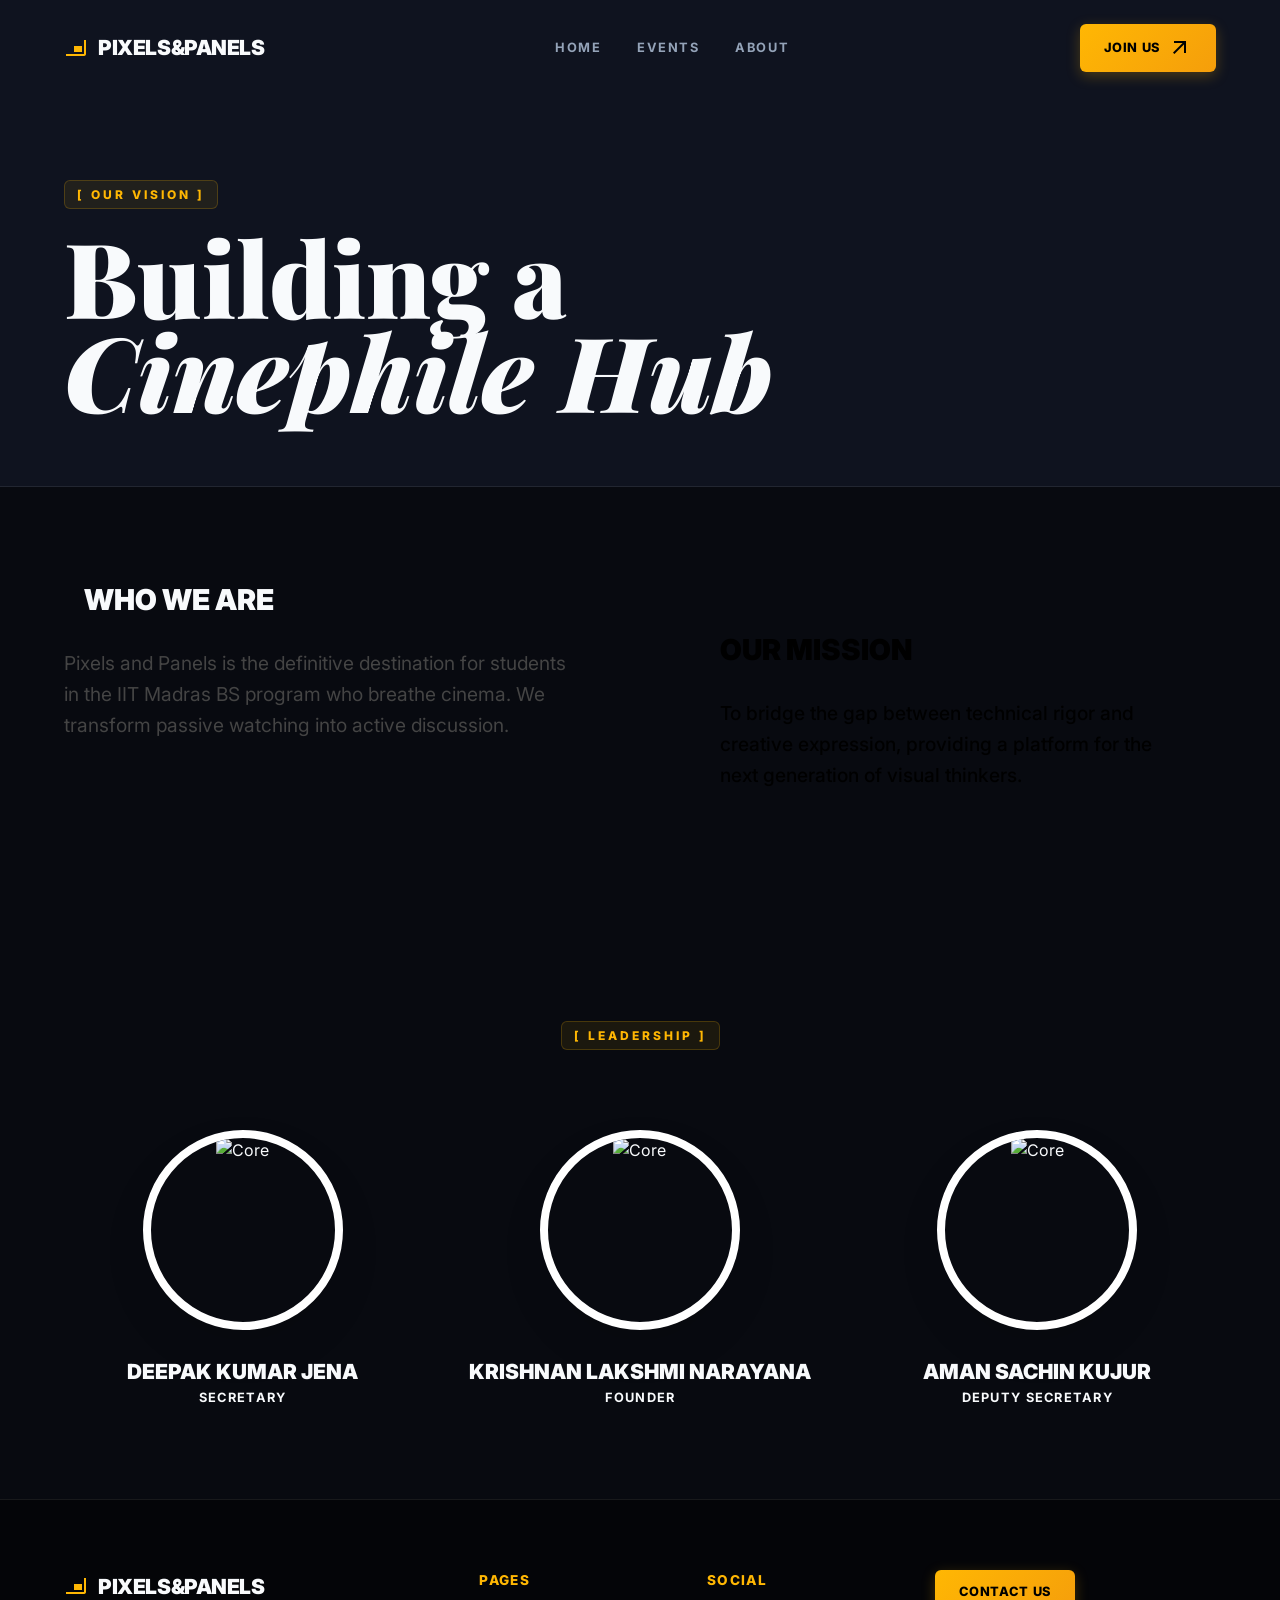
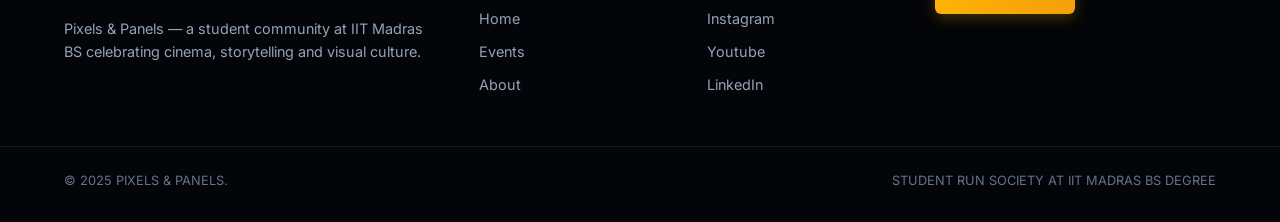
==== commit e5ee03e8: "Update about.html" ====
--- a/about.html
+++ b/about.html
@@ -129,7 +129,7 @@
 
     <div class="container footer-bottom">
       <div>&copy; 2025 PIXELS & PANELS.</div>
-      <div>IIT MADRAS BS DEGREE PROGRAM</div>
+      <div>STUDENT RUN SOCIETY AT IIT MADRAS BS DEGREE</div>
     </div>
   </footer>
 
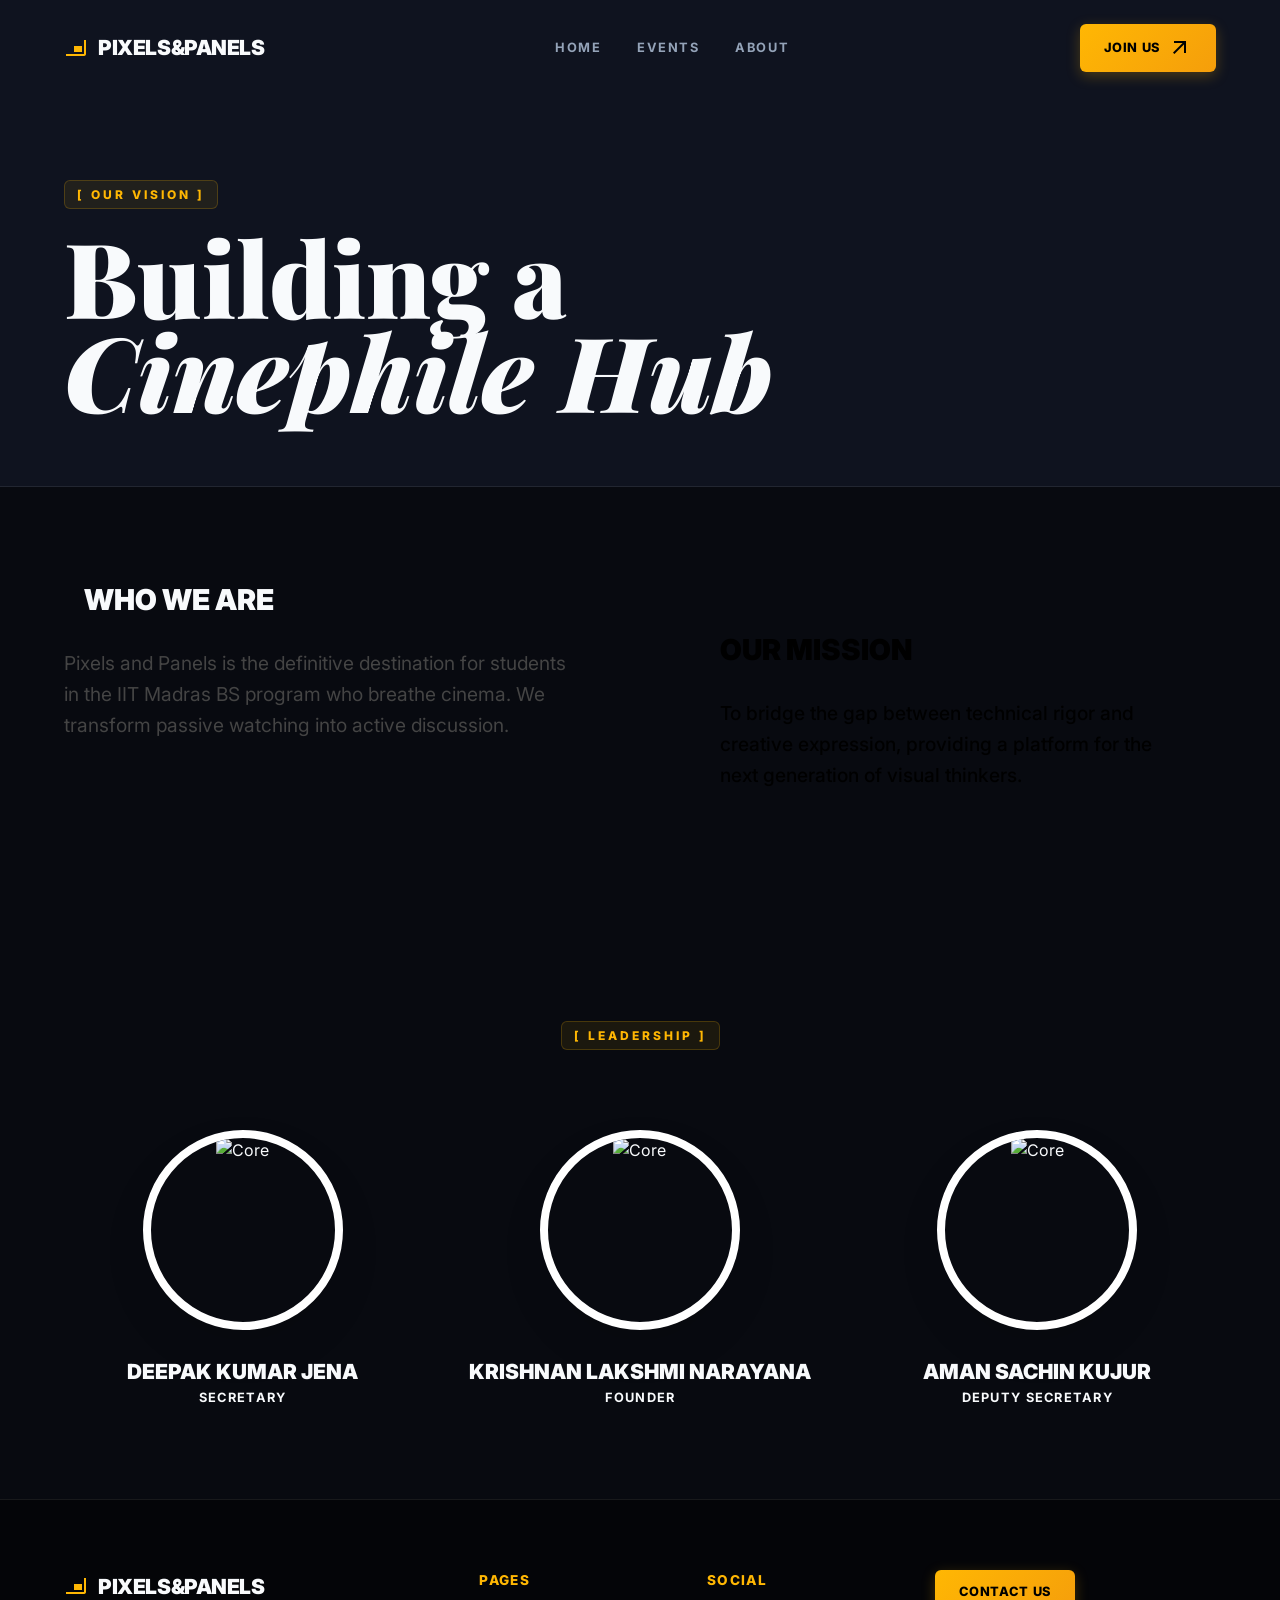
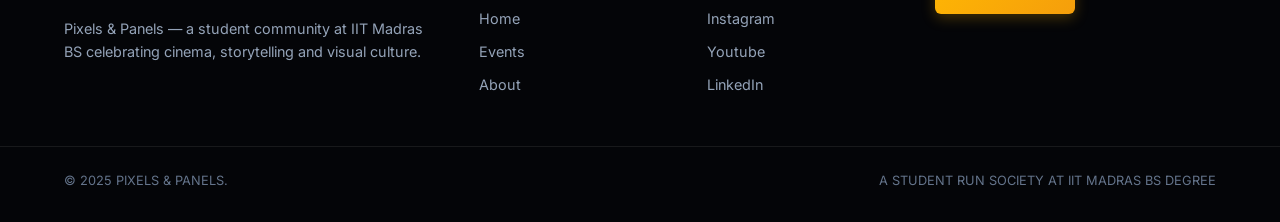
==== commit 5b96fb54: "Update about.html" ====
--- a/about.html
+++ b/about.html
@@ -129,7 +129,7 @@
 
     <div class="container footer-bottom">
       <div>&copy; 2025 PIXELS & PANELS.</div>
-      <div>STUDENT RUN SOCIETY AT IIT MADRAS BS DEGREE</div>
+      <div>A STUDENT RUN SOCIETY AT IIT MADRAS BS DEGREE</div>
     </div>
   </footer>
 
